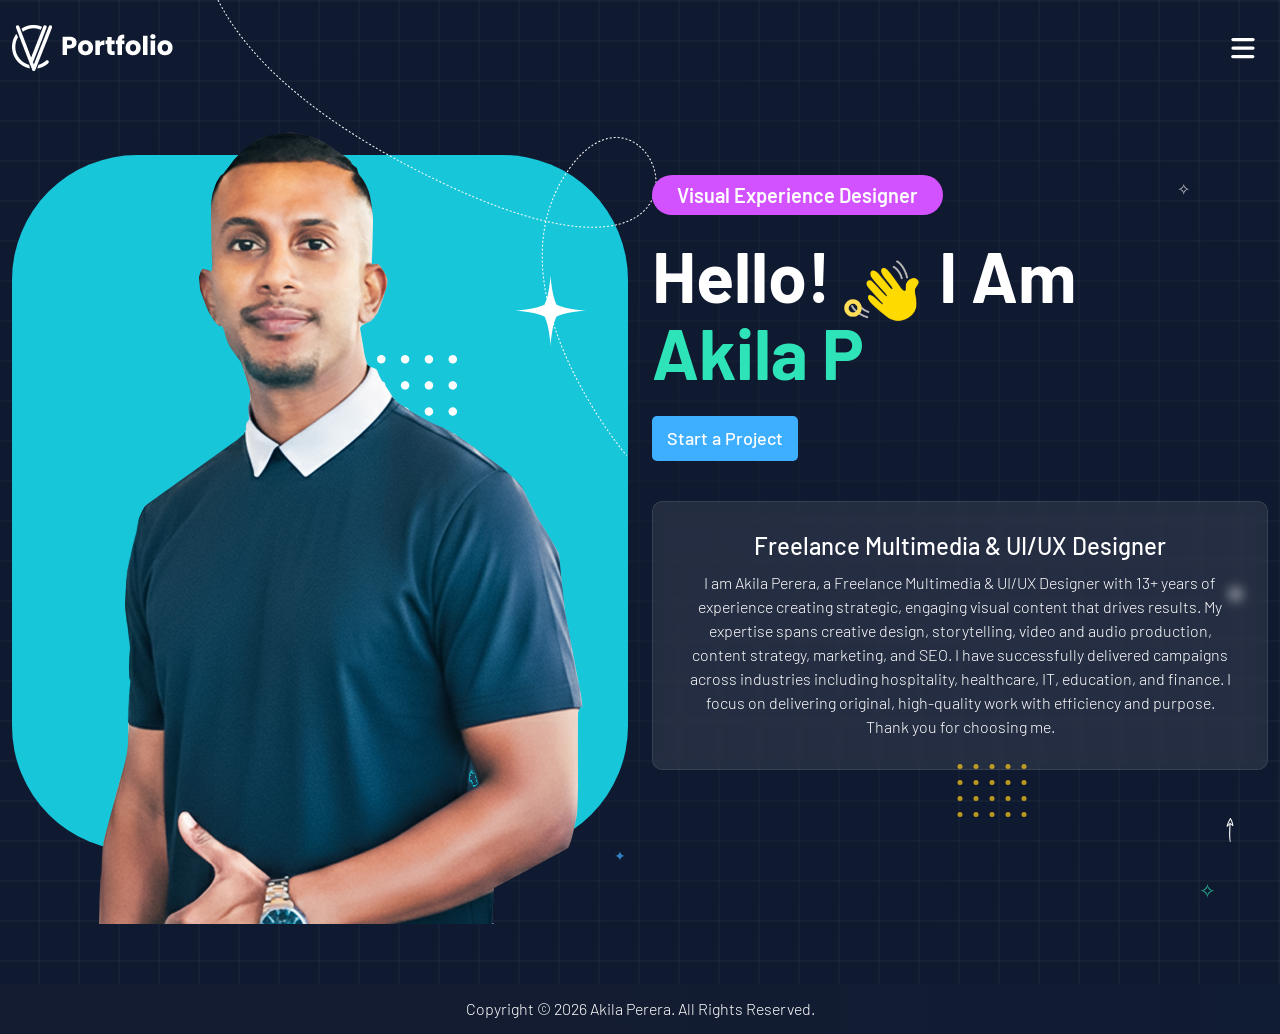
==== Akila_Porfolio Website Revamp/Index.html @ c278948e "first commit" ====
<!DOCTYPE html>
<html lang="en">
  <head>
    <meta charset="utf-8" />
    <meta name="viewport" content="width=device-width, initial-scale=1, shrink-to-fit=no" />

    <!-- ===== SEO: Primary Meta Tags ===== -->
    <title>Akila Perera | Freelance Multimedia &amp; UI/UX Designer in Sri Lanka</title>
    <meta name="description" content="Akila Perera is a Freelance Multimedia &amp; UI/UX Designer in Sri Lanka with 13+ years of experience in graphic design, video editing, branding, content creation, and digital marketing." />
    <meta name="keywords" content="Akila Perera, Multimedia Designer, UI UX Designer, Freelance Designer Sri Lanka, Graphic Designer Colombo, Video Editing, Content Creator, Branding Design, Digital Marketing, Pixel Bunch" />
    <meta name="author" content="Akila Perera" />
    <meta name="robots" content="index, follow" />
    <link rel="canonical" href="https://www.pixelbunch.lk/index.html" />

    <!-- ===== SEO: Open Graph / Facebook ===== -->
    <meta property="og:type" content="website" />
    <meta property="og:url" content="https://www.pixelbunch.lk/" />
    <meta property="og:title" content="Akila Perera | Freelance Multimedia &amp; UI/UX Designer in Sri Lanka" />
    <meta property="og:description" content="Akila Perera is a Freelance Multimedia &amp; UI/UX Designer in Sri Lanka with 13+ years of experience in graphic design, video editing, branding, and digital marketing." />
    <meta property="og:image" content="https://www.pixelbunch.lk/assets/images/Akila-Home-page-image.png" />
    <meta property="og:locale" content="en_LK" />
    <meta property="og:site_name" content="Akila Perera – Pixel Bunch" />

    <!-- ===== SEO: Twitter Card ===== -->
    <meta name="twitter:card" content="summary_large_image" />
    <meta name="twitter:title" content="Akila Perera | Freelance Multimedia &amp; UI/UX Designer in Sri Lanka" />
    <meta name="twitter:description" content="Freelance Multimedia &amp; UI/UX Designer with 13+ years of experience. Based in Maharagama, Sri Lanka." />
    <meta name="twitter:image" content="https://www.pixelbunch.lk/assets/images/Akila-Home-page-image.png" />

    <!-- ===== SEO: Structured Data ===== -->
    <script type="application/ld+json">
    {
      "@context": "https://schema.org",
      "@graph": [
        {
          "@type": "Person",
          "@id": "https://www.pixelbunch.lk/#person",
          "name": "Akila Perera",
          "jobTitle": "Freelance Multimedia & UI/UX Designer",
          "url": "https://www.pixelbunch.lk/",
          "image": "https://www.pixelbunch.lk/assets/images/Akila-Home-page-image.png",
          "sameAs": [
            "https://www.behance.net/akilaperera3",
            "https://www.linkedin.com/in/akilaperera93",
            "https://www.pinterest.com/akiladevin93",
            "https://www.instagram.com/akiladevin93"
          ],
          "address": {
            "@type": "PostalAddress",
            "streetAddress": "272, Old Kottawa Rd, Nawinna",
            "addressLocality": "Maharagama",
            "postalCode": "10280",
            "addressCountry": "LK"
          },
          "telephone": "+94770721938",
          "email": "akiladevin93@gmail.com",
          "knowsAbout": ["Graphic Design", "UI/UX Design", "Video Editing", "Content Creation", "Branding", "Digital Marketing"]
        },
        {
          "@type": "WebSite",
          "@id": "https://www.pixelbunch.lk/#website",
          "url": "https://www.pixelbunch.lk/",
          "name": "Akila Perera – Pixel Bunch",
          "description": "Portfolio of Akila Perera – Freelance Multimedia & UI/UX Designer in Sri Lanka",
          "publisher": { "@id": "https://www.pixelbunch.lk/#person" }
        }
      ]
    }
    </script>

    <link rel="stylesheet" href="assets/css/bootstrap.min.css" />
    <link rel="stylesheet" href="assets/css/swiper-bundle.css" />
    <link rel="shortcut icon" type="image/ico" href="assets/images/favicon.png" />
    <link rel="stylesheet" href="assets/css/style.css" />
    <link rel="stylesheet" href="assets/css/responsive.css" />
  </head>
  <body>
    <div class="cv_main_wrapper">

      <!-- Loader -->
      <div class="loader">
        <div class="spinner">
          <img src="assets/images/loader.gif" alt="Loading Akila Perera Portfolio" class="img-fluid">
        </div>
      </div>

      <!-- Back To Top -->
      <div class="cv_top_icon">
        <img src="assets/images/pink circle.png" class="cv_pink_ring" alt="" aria-hidden="true">
        <a id="button" aria-label="Back to top">
          <img src="assets/images/gototop.svg" class="img-fluid" alt="Go to top">
        </a>
      </div>


      <!-- ===== HEADER ===== -->
      <header class="cv_header_wrapper" role="banner">
        <div class="cv_container container-fluid">
          <div class="row">
            <div class="col-12">
              <nav class="cv_navbar" aria-label="Main navigation">
                <div class="cv_logo">
                  <a href="index.html" aria-label="Akila Perera – Home">
                    <img src="assets/images/logo.png" class="img-fluid" alt="Akila Perera Logo">
                  </a>
                </div>
                <a href="javascript:void(0);" class="cv_toggle_btn" aria-label="Toggle navigation menu" aria-expanded="false">
                  <svg class="ham hamRotate ham7" viewBox="0 0 100 100" aria-hidden="true">
                    <path class="line top" d="m 70,33 h -40 c 0,0 -6,1.368796 -6,8.5 0,7.131204 6,8.5013 6,8.5013 l 20,-0.0013"></path>
                    <path class="line middle" d="m 70,50 h -40"></path>
                    <path class="line bottom" d="m 69.575405,67.073826 h -40 c -5.592752,0 -6.873604,-9.348582 1.371031,-9.348582 8.244634,0 19.053564,21.797129 19.053564,12.274756 l 0,-40"></path>
                  </svg>
                </a>
              </nav>
            </div>
          </div>
        </div>
      </header>

      <!-- ===== SITE NAVIGATION ===== -->
      <nav class="cv_header_menu" aria-label="Site menu">
        <div class="container-fluid">
          <div class="row">
            <div class="col-12">
              <div class="cv_menus_wrapper">
                <ul class="cv_menus" role="menubar">
                  <li role="none"><a class="active" href="index.html" role="menuitem" aria-current="page">Home</a></li>
                  <li role="none"><a href="about.html" role="menuitem">About</a></li>
                  <li role="none"><a href="portfolio.html" role="menuitem">Portfolio</a></li>
                  <li role="none"><a href="services.html" role="menuitem">Services</a></li>
                  <li role="none"><a href="contact.html" role="menuitem">Contact</a></li>
                </ul>
                <div class="cv_header_social">
                  <h4>Follow Me</h4>
                  <ul aria-label="Social media links">
                    <li><a href="https://www.behance.net/akilaperera3" target="_blank" rel="noopener noreferrer" aria-label="Behance profile"><img src="assets/images/behance Icon.png" alt="Behance"></a></li>
                    <li><a href="https://www.linkedin.com/in/akilaperera93" target="_blank" rel="noopener noreferrer" aria-label="LinkedIn profile"><img src="assets/images/LinkedIn-Icon.png" alt="LinkedIn"></a></li>
                    <li><a href="https://www.pinterest.com/akiladevin93" target="_blank" rel="noopener noreferrer" aria-label="Pinterest profile"><img src="assets/images/pi.svg" alt="Pinterest"></a></li>
                    <li><a href="https://www.instagram.com/akiladevin93" target="_blank" rel="noopener noreferrer" aria-label="Instagram profile"><img src="assets/images/Instagram-Icon.png" alt="Instagram"></a></li>
                  </ul>
                </div>
              </div>
            </div>
          </div>
        </div>
      </nav>

      <!-- ===== MAIN CONTENT ===== -->
      <main id="main-content">
        <!-- ===== HERO BANNER — exact original div structure preserved ===== -->
        <!--
          IMPORTANT: Must stay as <div class="cv_banner_wrapper">, NOT <section> or <main>.
          The CSS layout (positioning of bnr-boy image, bnr-line, col sizing) is bound
          to this exact class on a div. Wrapping in <section> or <main> breaks the layout.
          SEO context is provided via aria-label and the structured data in <head>.
        -->
        <div class="cv_banner_wrapper">

          <!-- ===== Floating Social Sidebar ===== -->
          <div class="cv_bnr_social" aria-label="Social media links">
            <span class="cv_bnr_social_line"></span>
            <ul>
              <li><a href="https://www.behance.net/akilaperera3" target="_blank" rel="noopener noreferrer" aria-label="Behance"><img src="assets/images/behance Icon.png" alt="Behance"></a></li>
              <li><a href="https://www.linkedin.com/in/akilaperera93" target="_blank" rel="noopener noreferrer" aria-label="LinkedIn"><img src="assets/images/LinkedIn-Icon.png" alt="LinkedIn"></a></li>
              <li><a href="https://www.pinterest.com/akiladevin93" target="_blank" rel="noopener noreferrer" aria-label="Pinterest"><img src="assets/images/pi.svg" alt="Pinterest"></a></li>
              <li><a href="https://www.instagram.com/akiladevin93" target="_blank" rel="noopener noreferrer" aria-label="Instagram"><img src="assets/images/Instagram-Icon.png" alt="Instagram"></a></li>
            </ul>
            <span class="cv_bnr_social_line"></span>
          </div>

          <!-- ===== Floating Decorative Elements ===== -->
          <span class="bnr-float-star bnr-fs-1" aria-hidden="true">✦</span>
          <span class="bnr-float-star bnr-fs-2" aria-hidden="true">✦</span>
          <span class="bnr-float-star bnr-fs-3" aria-hidden="true">✧</span>
          <span class="bnr-float-star bnr-fs-4" aria-hidden="true">✦</span>
          <span class="bnr-float-star bnr-fs-5" aria-hidden="true">✧</span>
          <span class="bnr-float-dot bnr-fd-1" aria-hidden="true"></span>
          <span class="bnr-float-dot bnr-fd-2" aria-hidden="true"></span>
          <span class="bnr-float-dot bnr-fd-3" aria-hidden="true"></span>
          <span class="bnr-float-circle bnr-fc-1" aria-hidden="true"></span>
          <span class="bnr-float-circle bnr-fc-2" aria-hidden="true"></span>
          <!-- Yellow circle near "Hello! I Am" -->
          <span class="bnr-yellow-circle" aria-hidden="true"></span>

          <div class="cv_container container-fluid">
            <div class="row">

              <!-- Hero image column -->
              <div class="col-xl-6">
                <div class="cv_banner_img">
                  <img src="assets/images/Akila-Home-page-image.png" class="img-fluid bnr-boy"
                       alt="Akila Perera – Freelance Multimedia &amp; UI/UX Designer, Sri Lanka">
                  <img src="assets/images/bnr-line.png" class="bnr-line" alt="" aria-hidden="true">
                  <img src="assets/images/bnr-star.png" class="bnr-star" alt="" aria-hidden="true">
                  <img src="assets/images/bnr-sqr.png" class="bnr-sqr"  alt="" aria-hidden="true">
                </div>
              </div>

              <!-- Hero text column -->
              <div class="col-xl-6">
                <div class="cv_banner_text">
                  <!-- h5 = original tag — CSS styles this as the pink/purple pill badge -->
                  <h5>Visual Experience Designer</h5>

                  <!-- h1 "Hello! I Am" — original tag, original structure -->
                  <h1>Hello! <span class="bnr-hand-wrap"><img src="assets/images/yellow circle.png" class="bnr-yellow-ring" alt="" aria-hidden="true"><img src="assets/images/hand.svg" class="img-fluid" alt="Waving hand"></span> I Am</h1>

                  <!--
                    h1.cv_profile_name — MUST be h1 (CSS colour + size) and MUST be empty.
                    ityped.js (custom.js) targets this element and types the animated text
                    into it. Any pre-filled content causes the cut-off "Multimedia Desig" bug.
                  -->
                  <h1 class="cv_profile_name"></h1>

                  <a href="https://wa.me/94770721938" class="cv_btn" target="_blank" rel="noopener noreferrer"
                     aria-label="Start a project with Akila Perera via WhatsApp">Start a Project</a>
                </div>

                <!-- Info box — h4 original tag -->
                <div class="cv_banner_box">
                  <h4>Freelance Multimedia &amp; UI/UX Designer</h4>
                  <p>I am Akila Perera, a Freelance Multimedia &amp; UI/UX Designer with 13+ years of experience
                     creating strategic, engaging visual content that drives results. My expertise spans creative
                     design, storytelling, video and audio production, content strategy, marketing, and SEO.
                     I have successfully delivered campaigns across industries including hospitality, healthcare,
                     IT, education, and finance. I focus on delivering original, high-quality work with
                     efficiency and purpose. Thank you for choosing me.</p>
                  <span class="bnr-yellow-dots" aria-hidden="true"></span>
                </div>
              </div>

            </div>
          </div>

        </div>
        <!-- Hero Banner End -->
      </main>

      <!-- ===== FOOTER ===== -->
      <footer class="cv_footer_wrapper" role="contentinfo">
        <div class="container">
          <div class="row">
            <div class="col-12">
              <div class="cv_footer_text">
                <p>Copyright &copy; <span id="copyYear"></span> Akila Perera. All Rights Reserved.</p>
              </div>
            </div>
          </div>
        </div>
      </footer>

    </div><!-- /cv_main_wrapper -->

    <!-- Upper-Left Page Nav (mobile) -->
    <div class="cv_mobile_page_nav" aria-label="Quick page navigation">
      <a href="index.html" class="active" title="Home"><svg viewBox="0 0 24 24"><path d="M3 9l9-7 9 7v11a2 2 0 0 1-2 2H5a2 2 0 0 1-2-2z"/><polyline points="9 22 9 12 15 12 15 22"/></svg></a>
      <a href="about.html" title="About"><svg viewBox="0 0 24 24"><path d="M20 21v-2a4 4 0 0 0-4-4H8a4 4 0 0 0-4 4v2"/><circle cx="12" cy="7" r="4"/></svg></a>
      <a href="portfolio.html" title="Portfolio"><svg viewBox="0 0 24 24"><rect x="3" y="3" width="7" height="7"/><rect x="14" y="3" width="7" height="7"/><rect x="14" y="14" width="7" height="7"/><rect x="3" y="14" width="7" height="7"/></svg></a>
      <a href="Services.html" title="Services"><svg viewBox="0 0 24 24"><polygon points="12 2 15.09 8.26 22 9.27 17 14.14 18.18 21.02 12 17.77 5.82 21.02 7 14.14 2 9.27 8.91 8.26 12 2"/></svg></a>
      <a href="contact.html" title="Contact"><svg viewBox="0 0 24 24"><path d="M4 4h16c1.1 0 2 .9 2 2v12c0 1.1-.9 2-2 2H4c-1.1 0-2-.9-2-2V6c0-1.1.9-2 2-2z"/><polyline points="22,6 12,13 2,6"/></svg></a>
    </div>

    <!-- Bottom Navigation (mobile) -->
    <nav class="cv_mobile_nav" aria-label="Mobile bottom navigation">
      <a href="index.html" class="cv_mobile_nav_item active">
        <svg viewBox="0 0 24 24"><path d="M3 9l9-7 9 7v11a2 2 0 0 1-2 2H5a2 2 0 0 1-2-2z"/><polyline points="9 22 9 12 15 12 15 22"/></svg>
        <span>Home</span>
      </a>
      <a href="about.html" class="cv_mobile_nav_item">
        <svg viewBox="0 0 24 24"><path d="M20 21v-2a4 4 0 0 0-4-4H8a4 4 0 0 0-4 4v2"/><circle cx="12" cy="7" r="4"/></svg>
        <span>About</span>
      </a>
      <a href="portfolio.html" class="cv_mobile_nav_item">
        <svg viewBox="0 0 24 24"><rect x="3" y="3" width="7" height="7"/><rect x="14" y="3" width="7" height="7"/><rect x="14" y="14" width="7" height="7"/><rect x="3" y="14" width="7" height="7"/></svg>
        <span>Work</span>
      </a>
      <a href="Services.html" class="cv_mobile_nav_item">
        <svg viewBox="0 0 24 24"><polygon points="12 2 15.09 8.26 22 9.27 17 14.14 18.18 21.02 12 17.77 5.82 21.02 7 14.14 2 9.27 8.91 8.26 12 2"/></svg>
        <span>Services</span>
      </a>
      <a href="contact.html" class="cv_mobile_nav_item">
        <svg viewBox="0 0 24 24"><path d="M4 4h16c1.1 0 2 .9 2 2v12c0 1.1-.9 2-2 2H4c-1.1 0-2-.9-2-2V6c0-1.1.9-2 2-2z"/><polyline points="22,6 12,13 2,6"/></svg>
        <span>Contact</span>
      </a>
    </nav>

    <script src="assets/js/jquery.min.js"></script>
    <script src="assets/js/bootstrap.min.js"></script>
    <script src="assets/js/swiper-bundle.min.js"></script>
    <script src="assets/js/SmoothScroll.min.js"></script>
    <script src="assets/js/isotope.pkgd.min.js"></script>
    <script src="assets/js/jquery.appear.js"></script>
    <script src="assets/js/jquery.countTo.js"></script>
    <script src="assets/js/ityped.min.js"></script>
    <script src="assets/js/custom.js"></script>
    
    <!-- Copyright year dynamic update -->
    <script>
      document.addEventListener('DOMContentLoaded', function() {
        const yearSpan = document.getElementById('copyYear');
        if (yearSpan) yearSpan.textContent = new Date().getFullYear();
      });
      
      // Loader hide after page load
      $(window).on('load', function() {
        setTimeout(function() { 
          $('.loader').fadeOut(); 
          $('.spinner').fadeOut('slow'); 
        }, 500);
      });
      setTimeout(function() { 
        $('.loader').hide(); 
      }, 3000);
    </script>
  </body>
</html>
---- Akila_Porfolio Website Revamp/assets/css/style.css ----
/*
[Master Stylesheet] 
Project: Resume Html
-------------------------------------------------------------------*/
/********************************************************
    body start
 *******************************************************/
@import url('https://fonts.googleapis.com/css2?family=Barlow:wght@300;400;500;600;700;800;900&display=swap');

:root {
    --cv-primary-color:#3EAEFF;
    --cv-secoundry-color: #D252FF;
    --cv-white-color: #ffffff;
    --cv-black-color: #000707;
    --cv-transition: all 0.3s;
    --cv-box-shadow: 0 0 20px 0 rgba(62, 28, 131, 0.1);
}

html {
  scroll-behavior: smooth;
}

*,*:before,*:after{
    box-sizing: border-box;
    -webkit-box-sizing: border-box;
    -moz-box-sizing: border-box;
}

body {
    margin: 0;
    padding: 0;
    box-sizing: border-box;
    -webkit-font-smoothing: antialiased;
    font-family: 'Barlow', sans-serif;
    font-size: 16px;
    font-weight: 300;
    color: var(--cv-white-color);
    position: relative;
}

*::-webkit-scrollbar-track
{
    -webkit-box-shadow: inset 0 0 6px rgba(0,0,0,0.3);
    background-color: #F5F5F5;
    border-radius: 10px;
}

*::-webkit-scrollbar
{
    width: 4px;
    background-color: #F5F5F5;
}

*::-webkit-scrollbar-thumb
{
    border-radius: 1rem;
    background: var(--cv-primary-color);
    min-height: 150px;
}

a, a:hover, a:focus, button, button:hover, button:focus{	
	text-decoration: none;
	-webkit-transition: var(--cv-transition);
    -moz-transition: var(--cv-transition);
    -ms-transition: var(--cv-transition);
    -o-transition: var(--cv-transition);
    transition: var(--cv-transition);
}
h1, h2, h3, h4, h5, h6{	
	-webkit-transition: var(--cv-transition);
    -moz-transition: var(--cv-transition);
    -ms-transition: var(--cv-transition);
    -o-transition: var(--cv-transition);
    transition: var(--cv-transition);
	margin:0;
	padding:0;	
	word-break: break-word;
    text-transform: none;
}

h2{
    font-size: 34px;
    font-weight: 700;
}

h3{
    font-size: 26px;
    font-weight: 600;
}

h4{
    font-size: 24px;
    font-weight: 500;
}

h5{
    font-size: 20px;
    font-weight: 600;
}

input, textarea, select, button, label, svg, svg path, svg rect, svg polygon, img, a, :after, :before, :hover, :focus{
	outline: none !important;
	box-shadow:none;
    border: none;
}

input::-webkit-outer-spin-button,
input::-webkit-inner-spin-button {
  -webkit-appearance: none;
  margin: 0;
}

input[type=number] {
  -moz-appearance: textfield;
}

ul{
	padding:0;
	margin:0;
	list-style-type: none;
}
p {
  margin: 0px;
  word-break: break-word;
}

.cv_main_wrapper {
    width: 100%;
    height: 100%;
    position: relative;
    background-image: linear-gradient(90deg, #131c30 6%, #101b34 100%);
    background-image: linear-gradient(90deg, #101727 44.35%, #0F192F 100.68%);
    background-repeat: no-repeat;
    background-size: cover;
}

section{
    padding: 90px 0;
}

.row{
    row-gap: 24px;
}

.cv_bottom_btn a{
    margin: 15px auto 0;
}


/********************************************************
    Go to Top Style
 *******************************************************/

.cv_top_icon a {
    display: flex;
    background-color: var(--cv-primary-color);
    width: 60px;
    height: 60px;
    justify-content: center;
    align-items: center;
    border-radius: 50px;
    position: fixed;
    bottom: 20px;
    right: 20px;
    transition: var(--cv-transition)  opacity 0;
    visibility: hidden;
    z-index: 1000;
    cursor: pointer;
    animation: border-transform 4s linear infinite alternate forwards;
}

@keyframes border-transform {
  0%{
    border-radius: 63% 37% 54% 46%/55% 48% 52% 45%;
    transform: translateY(0px);
  }
  14% {
    border-radius: 40% 60% 54% 46%/49% 60% 40% 51%;
  }
  28% {
    border-radius: 54% 46% 38% 62%/49% 70% 30% 51%;
  }
  42% {
    border-radius: 61% 39% 55% 45%/61% 38% 62% 39%;
  }
  56% {
    border-radius: 61% 39% 67% 33%/70% 50% 50% 30%;
  }
  70% {
    border-radius: 50% 50% 34% 66%/56% 68% 32% 44%;
  }
  84% {
    border-radius: 46% 54% 50% 50%/35% 61% 39% 65%;
  }
  100% {
    border-radius: 63% 37% 54% 46%/55% 48% 52% 45%;
    transform: translateY(-20px);
  }
}

.cv_top_icon a:active {
  background-color: var(--cv-black-color);
}
.cv_top_icon a.show {
  opacity: 1;
  visibility: visible;
}

/* Pink circle — sits to the LEFT of the blue go-to-top button */
.cv_pink_ring {
    position: fixed;
    bottom: 24px;
    right: 90px;   /* blue button right:20px + width 60px + 10px gap */
    width: 42px;
    height: 42px;
    object-fit: contain;
    z-index: 1000;
    opacity: 0;
    visibility: hidden;
    animation: pink_ring_float 3.5s ease-in-out infinite alternate;
    pointer-events: none;
    transition: opacity 0.3s, visibility 0.3s;
}

.cv_pink_ring.show {
    opacity: 1;
    visibility: visible;
}

@keyframes pink_ring_float {
    0%   { transform: translateY(0) scale(1);    }
    100% { transform: translateY(-8px) scale(1.05); }
}


/********************************************************
    Loader Style
 *******************************************************/
.loader {
    position: fixed;
    top: 0;
    left: 0;
    bottom: 0;
    right: 0;
    margin: auto;
    z-index: 999999;
    display: flex;
    justify-content: center;
    align-items: center;
    background-color: #010101;
}

.loader img {
	width: 100px;
}

/********************************************************
    Button Style
 *******************************************************/

.cv_btn {
    position: relative;
    background-color: var(--cv-primary-color);
    color: var(--cv-white-color);
    font-size: 18px;
    font-weight: 500;
    padding: 0 10px;
    min-height: 45px;
    min-width: 146px;
    width: fit-content;
    display: flex;
    justify-content: center;
    align-items: center;
    border-radius: 5px;
    border: 1px solid transparent;
}

.cv_btn:hover {
    color: var(--cv-primary-color);
    background-color: transparent;
    letter-spacing: .5px;
    border: 1px solid var(--cv-primary-color);
}

/********************************************************
    Header Section Style
 *******************************************************/

.cv_header_wrapper {
    position: absolute;
    top: 0;
    left: 0;
    width: 100%;
    padding: 23px 0;
    z-index: 101;
}

.cv_navbar {
    display: flex;
    align-items: center;
    justify-content: space-between;
}
/********************************************************
    Navbar Section Style
 *******************************************************/
.cv_header_menu {
    position: fixed;
    z-index: 100;
    width: 100%;
    height: 100%;
    left: 0;
    top: 0;
    opacity: 0;
    visibility: hidden;
    transition: all 0.4s ease;
    display: flex;
    align-items: flex-end;
    padding: 70px 90px 70px 165px;
    background: rgba(0, 0, 0, 0.8);
    transform: scale3d(0, 0, 0);
    backdrop-filter: blur(0);
    transform-origin: top right;

}

.menu-open .cv_header_menu{
    opacity: 1;
    visibility: visible;
    background-color: rgba(28, 28, 28, 0.80);
    backdrop-filter: blur(8.5px);
    transform: scale3d(1, 1, 1);
}

.cv_menus_wrapper {
    display: flex;
    justify-content: space-between;
    align-items: flex-end;
    gap: 30px 60px;
}

.cv_menus_wrapper .cv_menus li{
    margin-bottom: 5px;
}

.cv_menus_wrapper .cv_menus li:last-child{
    margin-bottom: 0;
}


.cv_menus_wrapper .cv_menus li a {
    color: var(--cv-white-color);
    font-size: 62px;
    font-weight: 700;
    position: relative;
}

.cv_menus_wrapper .cv_menus li a::before {
    position: absolute;
    content: "";
    width: 56px;
    height: 4px;
    background-color: var(--cv-primary-color);
    top: 50%;
    left: -75px;
    opacity: 0;
    visibility: hidden;
    transition: var(--cv-transition);
}

.cv_menus_wrapper .cv_menus li a:hover, .cv_menus_wrapper .cv_menus li a.active{
    color: var(--cv-primary-color);
}

.cv_menus_wrapper .cv_menus li a:hover::before, .cv_menus_wrapper .cv_menus li a.active::before{
    visibility: visible;
    opacity: 1;
}

.cv_header_social{
    position: relative;
    margin-bottom: 15px;
}

.cv_header_social::before {
    position: absolute;
    content: "";
    width: 3px;
    height: 166px;
    background: var(--cv-primary-color);
    left: -30px;
    top: -17px;
}

.cv_header_social ul {
    display: inline-flex;
    gap: 30px;
    margin-top: 40px;
}

.cv_header_social ul li a img{
    transition: var(--cv-transition);
}

.cv_header_social ul li a:hover img {
    transform: rotate(360deg);
}

.ham {
    cursor: pointer;
    -webkit-tap-highlight-color: transparent;
    transition: transform 300ms;
    -moz-user-select: none;
    -webkit-user-select: none;
    -ms-user-select: none;
    user-select: none;
    width: 50px;
}

.menu-open .hamRotate{
    transform: rotate(45deg);
}

.line {
    fill: none;
    transition: stroke-dasharray 300ms, stroke-dashoffset 300ms;
    stroke: #fff;
    stroke-width: 6.5;
    stroke-linecap: round;
}

.ham7 .top {
    stroke-dasharray: 40 82;
}

.menu-open .ham7 .top {
    stroke-dasharray: 17 82;
    stroke-dashoffset: -62px;
}

.ham7 .middle {
    stroke-dasharray: 40 111;
}

.menu-open .ham7 .middle {
    stroke-dashoffset: 23px;
}

.ham7 .bottom {
    stroke-dasharray: 40 161;
}

.menu-open .ham7 .bottom {
    stroke-dashoffset: -83px;
}

/********************************************************
    Footer Section Style
*******************************************************/

.cv_footer_wrapper {
    background: linear-gradient(90deg, #131C30 44.35%, #101B34 100.68%);
    padding: 13px 0;
}

.cv_footer_text{
    text-align: center;
}

/* ---------------------------------------------
                                    1. Home Page
                                    --------------------------------------------- */

/********************************************************
    Banner Section Style
*******************************************************/

.cv_banner_wrapper {
    background-color: #0F192F;
    background-image:
        /* Dashed grid overlay — subtle blueprint texture */
        repeating-linear-gradient(
            0deg,
            transparent,
            transparent 38px,
            rgba(255,255,255,0.035) 38px,
            rgba(255,255,255,0.035) 40px
        ),
        repeating-linear-gradient(
            90deg,
            transparent,
            transparent 38px,
            rgba(255,255,255,0.035) 38px,
            rgba(255,255,255,0.035) 40px
        );
    background-repeat: repeat;
    background-size: 40px 40px;
    width: 100%;
    min-height: 100vh;
    position: relative;
    padding-top: 100px;
    padding-bottom: 60px;
    overflow: hidden;
    display: flex;
    align-items: center;
}

.cv_banner_wrapper::before {
    content: "";
    position: absolute;
    /* Subtle radial gradient to soften grid in centre */
    background: radial-gradient(ellipse 80% 60% at 50% 50%, rgba(15,25,47,0.6) 0%, transparent 100%);
    width: 100%;
    height: 100%;
    top: 0;
    left: 0;
    pointer-events: none;
    z-index: 0;
}

@keyframes cv_ud {
    0% {
        transform: translate(0)
    }

    to {
        transform: translateY(-10px)
    }
}


.cv_banner_wrapper .cv_container {
    width: 100%;
    display: flex;
    flex-direction: column;
    justify-content: center;
}

.cv_banner_img, .cv_banner_img img, .cv_banner_text, .cv_banner_box{
    position: relative;
}

.cv_banner_img {
    position: relative;
    text-align: center;
}

.cv_banner_img::before {
    max-width: 660px;
    max-height: 696px;
    border-radius: 125px;
    background-color: #18c6da;
    content: "";
    position: absolute;
    width: 100%;
    height: 100%;
    left: 0;
    top: 55px;
    margin: auto;
}

.cv_banner_img .bnr-boy{
    z-index: 1;
}

.cv_banner_img .bnr-line {
    position: absolute;
    right: -80px;
    top: -140px;
    animation: cv_ud 2.5s infinite alternate;
}

.cv_banner_img .bnr-star {
    position: absolute;
    left: -35px;
    bottom: 110px;
    animation: cv_ud 2.5s infinite alternate;
}

.cv_banner_img .bnr-sqr {
    position: absolute;
    left: 150px;
    top: 255px;
    animation: cv_ud 2.5s infinite alternate;
}

.cv_banner_text {
    margin-top: 75px;
}

.cv_banner_text h5 {
    display: inline-block;
    background-color: var(--cv-secoundry-color);
    border-radius: 51px;
    padding: 8px 25px;
    margin-bottom: 18px;
}

.cv_banner_text h1 {
    font-size: 70px;
    font-weight: 700;
    line-height: 1.1;
    min-height: 77px;
}

.bnr-hand-wrap {
    position: relative;
    display: inline-block;
    vertical-align: bottom;
    top: 18px;
}

.cv_banner_text h1 .bnr-hand-wrap img:not(.bnr-yellow-ring) {
    transform-origin: 70% 70%;
    animation: wave-animation 2.5s infinite;
    max-width: 80px;
    display: block;
}

.bnr-yellow-ring {
    position: absolute;
    width: 44px;
    height: 44px;
    object-fit: contain;
    bottom: 2px;
    left: -14px;
    animation: yellow_ring_bob 3.2s ease-in-out infinite alternate;
}

@keyframes yellow_ring_bob {
    0%   { transform: translateY(0) rotate(-5deg);  }
    100% { transform: translateY(-6px) rotate(5deg); }
}

@keyframes wave-animation {
    0% { transform: rotate( 0.0deg) }
   10% { transform: rotate(14.0deg) }
   20% { transform: rotate(-8.0deg) }
   30% { transform: rotate(14.0deg) }
   40% { transform: rotate(-4.0deg) }
   50% { transform: rotate(10.0deg) }
   60% { transform: rotate( 0.0deg) }  
  100% { transform: rotate( 0.0deg) }
}

.cv_banner_text .cv_profile_name{
    color: #2EE3B8;
}

.cv_banner_text a {
    margin: 25px 0 40px;
    position: relative;
}

.cv_banner_text a:hover ::before{
    opacity: 1;
    visibility: visible;
}

.cv_banner_box {
    border-radius: 10px;
    background-color: rgb(255 255 255 / 9%);
    border: 1px solid rgb(255 255 255 / 9%);
    padding: 30px;
    backdrop-filter: blur(6px);
    text-align: center;
    position: relative;
    overflow: visible;
}

.cv_banner_box p {
    margin-top: 10px;
    text-align: center;
}

/* -------------------------------------------------------
   Banner — Floating Social Media Sidebar (LEFT side)
   ------------------------------------------------------- */

.cv_bnr_social {
    display: none !important;
    position: absolute;
    left: 20px;
    top: 50%;
    transform: translateY(-50%);
    display: flex;
    flex-direction: column;
    align-items: center;
    gap: 18px;
    z-index: 10;
    animation: bnr_social_float 4s ease-in-out infinite alternate;
}

@keyframes bnr_social_float {
    0%   { transform: translateY(-50%) translateY(0px); }
    100% { transform: translateY(-50%) translateY(-14px); }
}

.cv_bnr_social_line {
    display: block;
    width: 2px;
    height: 55px;
    border-radius: 2px;
    background: linear-gradient(180deg, transparent, var(--cv-primary-color), transparent);
}

.cv_bnr_social ul {
    display: flex;
    flex-direction: column;
    gap: 20px;
    align-items: center;
}

.cv_bnr_social ul li a {
    display: flex;
    align-items: center;
    justify-content: center;
    width: 40px;
    height: 40px;
    border-radius: 50%;
    background: rgba(255,255,255,0.07);
    border: 1px solid rgba(255,255,255,0.15);
    backdrop-filter: blur(6px);
    transition: var(--cv-transition);
}

.cv_bnr_social ul li a img {
    width: 18px;
    height: 18px;
    object-fit: contain;
    filter: brightness(0) invert(1);
    transition: var(--cv-transition);
}

.cv_bnr_social ul li a:hover {
    background: var(--cv-primary-color);
    border-color: var(--cv-primary-color);
    transform: scale(1.18);
    box-shadow: 0 0 16px rgba(62, 174, 255, 0.5);
}

.cv_bnr_social ul li a:hover img {
    filter: brightness(0) invert(1);
}

/* -------------------------------------------------------
   Banner — Floating Decorative Stars / Dots / Circles
   ------------------------------------------------------- */

/* --- Stars (✦ ✧) --- */
.bnr-float-star {
    position: absolute;
    color: var(--cv-primary-color);
    pointer-events: none;
    user-select: none;
    opacity: 0.7;
    animation: float_star 3.5s ease-in-out infinite alternate;
}

/*
   Positions match the reference design image:
     bnr-fs-1  → right side middle (sparkle)
     bnr-fs-2  → bottom center area (small sparkle)
     bnr-fs-3  → top-right near dot grid
     bnr-fs-4  → bottom-left small
     bnr-fs-5  → right-bottom corner small
*/
.bnr-fs-1 { font-size: 30px; top: 58%;  right: 2.5%; animation-duration: 3.2s; animation-delay: 0s;    color: #ffffff; }
.bnr-fs-2 { font-size: 14px; bottom: 12%; left: 48%;  animation-duration: 4.1s; animation-delay: 0.8s;  color: #3EAEFF; }
.bnr-fs-3 { font-size: 16px; top: 18%;  right: 7%;  animation-duration: 3.7s; animation-delay: 0.4s;  color: #ffffff; }
.bnr-fs-4 { font-size: 12px; bottom: 22%; left: 20%;  animation-duration: 4.5s; animation-delay: 1.2s; color: #D252FF; }
.bnr-fs-5 { font-size: 20px; bottom: 8%;  right: 5%;  animation-duration: 3.0s; animation-delay: 0.6s;  color: #2EE3B8; }

@keyframes float_star {
    0%   { transform: translateY(0)    rotate(0deg);   opacity: 0.5; }
    50%  { opacity: 1; }
    100% { transform: translateY(-18px) rotate(20deg); opacity: 0.7; }
}

/* --- Dots --- */
.bnr-float-dot {
    display: none !important;
}

/*
   Dot grid clusters — top-right area + bottom-center (matching reference design)
   Each dot represents one node of a 3×3 grid pattern via box-shadow trick
*/
.bnr-fd-1 {
    width: 5px; height: 5px;
    background: rgba(255,255,255,0.5);
    opacity: 0.7;
    top: 10%; right: 3%;
    animation-duration: 3.8s; animation-delay: 0.3s;
    box-shadow:
        14px 0   0 rgba(255,255,255,0.5),
        28px 0   0 rgba(255,255,255,0.5),
        0    14px 0 rgba(255,255,255,0.5),
        14px 14px 0 rgba(255,255,255,0.5),
        28px 14px 0 rgba(255,255,255,0.5),
        0    28px 0 rgba(255,255,255,0.5),
        14px 28px 0 rgba(255,255,255,0.5),
        28px 28px 0 rgba(255,255,255,0.5);
}
.bnr-fd-2 {
    width: 5px; height: 5px;
    background: rgba(255,255,255,0.5);
    opacity: 0.6;
    bottom: 10%; left: 46%;
    animation-duration: 5.0s; animation-delay: 1.0s;
    box-shadow:
        14px 0   0 rgba(255,255,255,0.5),
        28px 0   0 rgba(255,255,255,0.5),
        0    14px 0 rgba(255,255,255,0.5),
        14px 14px 0 rgba(255,255,255,0.5),
        28px 14px 0 rgba(255,255,255,0.5),
        0    28px 0 rgba(255,255,255,0.5),
        14px 28px 0 rgba(255,255,255,0.5),
        28px 28px 0 rgba(255,255,255,0.5);
}
.bnr-fd-3 { width: 8px; height: 8px; background: #3EAEFF; opacity: 0.4; top: 45%; right: 3%; animation-duration: 4.3s; animation-delay: 0.7s; }

@keyframes float_dot {
    0%   { transform: translateY(0) scale(1);   }
    100% { transform: translateY(-20px) scale(1.3); }
}

/* --- Rings / Circles --- */
.bnr-float-circle {
    display: none !important;
}

/*
   bnr-fc-1 → top-right corner arc (large) — matching reference design
   bnr-fc-2 → bottom-left small ring — matching reference design
*/
.bnr-fc-1 {
    width: 90px; height: 90px;
    border-color: rgba(255, 255, 255, 0.18);
    border-width: 2px;
    top: 6%; right: 1%;
    animation-duration: 4.6s; animation-delay: 0.2s;
}

.bnr-fc-2 {
    width: 45px; height: 45px;
    border-color: rgba(210, 82, 255, 0.4);
    border-width: 2px;
    bottom: 18%; left: 3%;
    animation-duration: 5.2s; animation-delay: 1.5s;
}

@keyframes float_ring {
    0%   { transform: translateY(0)    rotate(0deg);  opacity: 0.4; }
    100% { transform: translateY(-22px) rotate(45deg); opacity: 0.9; }
}

/* -------------------------------------------------------
   Responsive: social sidebar + decoratives
   ------------------------------------------------------- */
@media (max-width: 991px) {
    .bnr-float-star, .bnr-float-dot, .bnr-float-circle { display: none; }
    .bnr-yellow-circle, .bnr-yellow-dots { display: none; }
}

/* Mobile social sidebar — fixed left strip (phones only) */
@media (max-width: 767px) {
    .cv_bnr_social {
        display: flex !important;
        position: fixed;
        left: 0;
        top: 50%;
        transform: translateY(-50%);
        flex-direction: column;
        align-items: center;
        gap: 10px;
        z-index: 100;
        background: rgba(15, 25, 47, 0.75);
        backdrop-filter: blur(10px);
        border-radius: 0 12px 12px 0;
        padding: 12px 6px;
        animation: bnr_social_float 4s ease-in-out infinite alternate;
    }

    .cv_bnr_social_line {
        width: 1px;
        height: 28px;
    }

    .cv_bnr_social ul {
        gap: 10px;
    }

    .cv_bnr_social ul li a {
        width: 32px;
        height: 32px;
    }

    .cv_bnr_social ul li a img {
        width: 14px;
        height: 14px;
    }
}

/* -------------------------------------------------------
   Yellow Circle — near "Hello! I Am" text
   ------------------------------------------------------- */
.bnr-yellow-circle {
    display: none;
}

/* -------------------------------------------------------
   Yellow Dot Grid — below main hero columns
   ------------------------------------------------------- */
.bnr-yellow-dots {
    position: absolute;
    width: 5px;
    height: 5px;
    border-radius: 50%;
    background: #F5C518;
    pointer-events: none;
    z-index: 5;
    bottom: 0px;
    left: 50%;
    transform: translateX(-50%);
    animation: yellow_dots_float 5s ease-in-out infinite alternate;
    /* 4 columns × 3 rows of yellow dots via box-shadow */
    box-shadow:
        /* Row 1 */
        0px   0px  0 #F5C518,
        16px  0px  0 #F5C518,
        32px  0px  0 #F5C518,
        48px  0px  0 #F5C518,
        64px  0px  0 #F5C518,
        /* Row 2 */
        0px   16px 0 #F5C518,
        16px  16px 0 #F5C518,
        32px  16px 0 #F5C518,
        48px  16px 0 #F5C518,
        64px  16px 0 #F5C518,
        /* Row 3 */
        0px   32px 0 #F5C518,
        16px  32px 0 #F5C518,
        32px  32px 0 #F5C518,
        48px  32px 0 #F5C518,
        64px  32px 0 #F5C518,
        /* Row 4 */
        0px   48px 0 #F5C518,
        16px  48px 0 #F5C518,
        32px  48px 0 #F5C518,
        48px  48px 0 #F5C518,
        64px  48px 0 #F5C518;
    opacity: 0.75;
}

@keyframes yellow_dots_float {
    0%   { transform: translateX(-50%) translateY(0);    opacity: 0.6; }
    100% { transform: translateX(-50%) translateY(6px);  opacity: 0.9; }
}

/* ---------------------------------------------
                                    2. About Page
                                    --------------------------------------------- */

/********************************************************
    About Section Style
*******************************************************/

.cv_about_wrapper {
    padding: 120px 0 90px;
    background-image: url('../images/About-BG-Image-1.webp');
    background-repeat: no-repeat;
    background-position: center;
    background-size: cover;
    position: relative;
    overflow: hidden;
}

.cv_about_wrapper::before {
    content: "";
    position: absolute;
    background-image: url('../images/about-shaps.webp');
    background-repeat: no-repeat;
    background-size: auto;
    width: 100%;
    height: 100%;
    top: 125px;
    left: 50px;
    animation: cv_ud 2.5s infinite alternate; 
}

.cv_about_wrapper::after {
    content: "";
    position: absolute;
    max-width: 1459px;
    height: 2px;
    background-image: linear-gradient(90deg, rgba(217,217,217,0) 0%, rgba(217,217,217,0.9999999999999999) 48%, rgba(217,217,217,0) 100%);
    width: 100%;
    bottom: 0;
    opacity: 0.200;
    left: 50%;
    transform: translateX(-50%);
}

.cv_about_content {
    max-width: 1430px;
    margin: auto;
    display: flex;
    align-items: center;
    position: relative;
}

.cv_about_img{
    position: relative;
}

.cv_about_img .cv_about_exp {
    position: absolute;
    border-radius: 10px;
    background-color: #ad00ff;
    display: flex;
    padding: 10px 30px;
    align-items: center;
    max-width: 221px;
    gap: 7px;
    top: 140px;
    left: -55px;
}

.cv_about_img .cv_about_rating {
    position: absolute;
    border-radius: 10px;
    background-color: #FF7A00;
    padding: 14px 32px;
    max-width: 221px;
    right: -50px;
    bottom: 157px;
    z-index: 1;
}

.cv_about_img .cv_about_rating span {
    display: flex;
    align-items: center;
    gap: 10px;
    line-height: normal;
}

.cv_about_img .cv_about_rating span h6 {
    font-size: 18px;
    font-weight: 600;
}

.cv_about_img .cv_about_rating p {
    font-size: 16px;
    font-weight: 600;
}

.cv_about_img .cv_about_exp h2{
    font-size: 44px;
    word-break: keep-all;
}

.cv_about_img .cv_about_exp p {
    font-weight: 600;
    line-height: 1.2;
}

.cv_about_info{
    max-width: 934px;
    margin-top: 45px;
}

.cv_about_box {
    border-radius: 0 10px 10px 0;
    background-color: rgb(255 255 255 / 9%);
    border: 1px solid rgb(255 255 255 / 21%);
    backdrop-filter: blur(6px);
    padding: 40px 90px;
    margin: 20px 0 23px;
}

.cv_about_box p{
    margin-top: 15px;
}

.cv_about_info h2{
    margin-left: 175px;
    position: relative;
    display: inline-block;
}

.cv_about_info h2::before {
    position: absolute;
    content: "";
    width: 62px;
    height: 3px;
    background-color: var(--cv-primary-color);
    top: 50%;
    left: -83px;
}

.cv_about_info .cv_about_btn {
    display: flex;
    gap: 20px;
    padding-left: 90px;
}

.cv_about_info .cv_about_btn a:first-child{
    min-width: 185px;
    background-color: #F43F5E;
}

.cv_about_info .cv_about_btn a:first-child:hover{
    background-color: transparent;
    color: #F43F5E;
    border: 1px solid #F43F5E;
}

/********************************************************
    Education Section Style
*******************************************************/

.cv_education_wrapper{
    position: relative;
    padding-bottom: 80px;
}

.cv_education_wrapper::after {
    content: "";
    position: absolute;
    max-width: 1459px;
    height: 2px;
    background-image: linear-gradient(90deg, rgba(217,217,217,0) 0%, rgba(217,217,217,0.9999999999999999) 48%, rgba(217,217,217,0) 100%);
    width: 100%;
    bottom: 0;
    opacity: 0.200;
    left: 50%;
    transform: translateX(-50%);
}

.cv_edu_heading h2 {
    margin-left: 85px;
    position: relative;
    display: inline-block;
}

.cv_edu_heading h2::before {
    position: absolute;
    content: "";
    width: 62px;
    height: 3px;
    background-color: var(--cv-primary-color);
    top: 50%;
    left: -83px;
}

.cv_edu_heading p {
    margin-top: 30px;
    max-width: 405px;
}

.cv_edu_info {
    display: flex;
    align-items: flex-start;
    justify-content: center;
    flex-wrap: wrap;
    position: relative;
}

.cv_edu_info::before {
    content: "";
    position: absolute;
    max-width: 991px;
    height: 1px;
    background-image: linear-gradient(90deg, rgba(217, 217, 217, 0.00) 0%, #D9D9D9 48.44%, rgba(217, 217, 217, 0.00) 100%);
    width: 100%;
    top: 50%;
    opacity: 0.200;
    left: 50%;
    transform: translateX(-50%);
    z-index: 1;
}

.cv_edu_info::after {
    content: "";
    position: absolute;
    max-width: 478px;
    height: 1px;
    background-image: linear-gradient(90deg, rgba(217, 217, 217, 0.00) 0%, #D9D9D9 48.44%, rgba(217, 217, 217, 0.00) 100%);
    width: 100%;
    top: 50%;
    opacity: 0.200;
    left: 50%;
    transform: translateX(-50%) rotate(90deg);
    z-index: 1;
}

.cv_edu_box {
    max-width: 480px;
    width: 50%;
    min-width: 300px;
    background: transparent;
    border: 1px solid transparent;
    backdrop-filter: blur(3.5px);
    padding: 5px 25px 45px;
    transition: all 0.5s;
    cursor: pointer; 
    position: relative;
    overflow: visible;
}

.cv_edu_box.box-1 {
    border-radius: 11px 11px 0 11px;
}

.cv_edu_box.box-2{
    border-radius: 11px 11px 11px 0;
}

.cv_edu_box.box-3{
    border-radius: 11px 0 11px 11px;
}

.cv_edu_box.box-4{
    border-radius: 0 11px 11px 11px;
}

.cv_edu_box:hover{
    border: 1px solid rgba(255, 255, 255, 10%);
}

.cv_edu_box::before {
    background: linear-gradient(180deg, rgba(62, 174, 255, 0.19) 0%, rgba(62, 174, 255, 0.03) 95.42%);
    content: "";
    width: 100%;
    position: absolute;
    height: 100%;
    left: 0;
    top: 0;
    z-index: -1;
    transform: scale(0);
    transition: all 0.5s;
    transform-origin: top left;
}

.cv_edu_box:hover::before{
    transform: scale(1.0);
}

.cv_edu_title {
    display: flex;
    align-items: baseline;
    justify-content: space-between;
    flex-wrap: wrap;
    gap: 0 20px;
}

.cv_edu_title h1 {
    color: rgb(255 255 255 / 10%);
    font-size: clamp(28px, 3.5vw, 50px);
    font-weight: 600;
    white-space: nowrap;
}

.cv_edu_detail span{
    color: var(--cv-primary-color);
    font-size: 16px;
    font-weight: 500;
}

.cv_edu_detail p{
    margin-top: 5px;
}

/********************************************************
    Experience Section Style
*******************************************************/

.cv_experience_wrapper{
    background-image: url(https://via.placeholder.com/1920x594);
    background-repeat: no-repeat;
    background-position: center;
    background-size: cover;
    position: relative;
    overflow: hidden;
}

.cv_experience_wrapper::before {
    content: "";
    position: absolute;
    background-image: url('../images/exp_shaps.webp');
    background-repeat: no-repeat;
    background-size: auto;
    width: 100%;
    height: 100%;
    top: 30px;
    left: 0;
    animation: cv_ud 2.5s infinite alternate;
}

.cv_experience_wrapper::after {
    content: "";
    position: absolute;
    max-width: 1459px;
    height: 2px;
    background-image: linear-gradient(90deg, rgba(217,217,217,0) 0%, rgba(217,217,217,0.9999999999999999) 48%, rgba(217,217,217,0) 100%);
    width: 100%;
    bottom: 0;
    opacity: 0.200;
    left: 50%;
    transform: translateX(-50%);
}

.cv_exp_box {
    position: relative;
    display: flex;
    align-items: center;
    background: linear-gradient(180deg, rgba(255, 255, 255, 0.09) 0%, rgba(255, 255, 255, 0.03) 95.42%);
    border: 1px solid transparent;
    backdrop-filter: blur(3.5px);
    border-radius: 10px;
    padding: 30px 40px;
    margin-bottom: 30px;
    transition: all 0.5s;
    cursor: pointer;
    gap: 20px;
}

.cv_exp_box:last-child{
    margin-bottom: auto;
}

.cv_exp_box:hover{
    border: 1px solid rgba(255, 255, 255, 10%);
}

.cv_exp_box::before{
    background: linear-gradient(180deg, rgba(62, 174, 255, 0.19) 0%, rgba(62, 174, 255, 0.03) 95.42%);
    content: "";
    width: 100%;
    position: absolute;
    height: 100%;
    left: 0;
    top: 0;
    z-index: -1;
    transform: scale(0);
    transition: all 0.5s;
    transform-origin: top left;
}

.cv_exp_box:hover::before{
    transform: scale(1.0);
}

.cv_exp_box .cv_exp_com {
    display: flex;
    align-items: center;
    gap: 10px 20px;
    width: 100%;
    justify-content: space-between;
    flex-wrap: wrap;
}

.cv_exp_box .cv_exp_com span {
    display: flex;
    align-items: center;
    gap: 0 5px;
    flex-wrap: wrap;
}

.cv_exp_box h2 {
    font-size: 40px;
    font-weight: 600;
    padding-right: 40px;
    position: relative;
    word-break: keep-all;
}

.cv_exp_box h2::before {
    content: "";
    position: absolute;
    width: 100px;
    height: 1px;
    background: linear-gradient(90deg, rgba(255, 255, 255, 0.00) 0%, #FFF 50.52%, rgba(255, 255, 255, 0.00) 100%);
    z-index: 1;
    transform: rotate(90deg);
    top: 50%;
    left: 15px;
}

.cv_exp_box .cv_exp_com h4 {
    line-height: normal;
    color: var(--cv-primary-color);
}

.cv_exp_info {
    display: flex;
    justify-content: flex-end;
    position: relative;
}

.cv_exp_heading h2 {
    margin-left: 85px;
    position: relative;
    display: inline-block;
}

.cv_exp_heading h2::before {
    position: absolute;
    content: "";
    width: 62px;
    height: 3px;
    background-color: var(--cv-primary-color);
    top: 50%;
    left: -83px;
}

.cv_exp_heading p {
    margin-top: 30px;
    max-width: 405px;
}

.cv_exp_heading ul {
    display: inline-flex;
    gap: 15px 20px;
    margin-top: 30px;
    flex-wrap: wrap;
}

.cv_exp_heading ul li a img {
    transition: var(--cv-transition);
}

.cv_exp_heading ul li a:hover img {
    transform: rotate(360deg);
}

/* ---------------------------------------------
                                    3. Portfolio Page
                                    --------------------------------------------- */

/********************************************************
    Portfolio Section Style
*******************************************************/

.cv_portfolio_wrapper{
    position: relative;
    padding: 120px 0 90px;
    background-image: url(https://via.placeholder.com/1920x1038);
    background-repeat: no-repeat;
    background-position: center;
    background-size: cover;
    overflow: hidden;
}

.cv_portfolio_wrapper::after {
    content: "";
    position: absolute;
    max-width: 1459px;
    height: 2px;
    background-image: linear-gradient(90deg, rgba(217,217,217,0) 0%, rgba(217,217,217,0.9999999999999999) 48%, rgba(217,217,217,0) 100%);
    width: 100%;
    bottom: 0;
    opacity: 0.200;
    left: 50%;
    transform: translateX(-50%);
}

.cv_port_tab {
    display: flex;
    border-radius: 30px;
    border: 1px solid rgb(255 255 255 / 10%);
    max-width: 615px;
    margin: 0 auto 35px;
    justify-content: space-around;
    min-height: 50px;
    align-items: center;
}

.cv_port_tab li a {
    color: var(--cv-white-color);
    border-radius: 30px;
    background: transparent;
    padding: 10px 30px;
    min-height: 40px;
    min-width: 83px;
    display: flex;
    justify-content: center;
    align-items: center;
}

.cv_port_tab li a.active{
    background-color: var(--cv-primary-color);
}

.cv_tab_pane{
    display: none;
}

.cv_gallery_wrapper {
    display: flex;
    gap: 30px;
}

.cv_gallery_img {
    max-width: 100%;
    height: -webkit-fill-available;
    position: relative;
    overflow: hidden;
    border-radius: 10px;
    cursor: pointer;
}

.cv_gallery_item.item-1 {
    max-width: 665px;
    display: flex;
    gap: 30px;
    flex-wrap: wrap;
}

.cv_gallery_item.item-2 {
    display: flex;
    gap: 30px;
}

.cv_gallery_small {
    display: flex;
    gap: 30px;
    flex-wrap: wrap;
}

.cv_gallery_img.img-4 {
    min-width: 363px;
}

.cv_gallery_img .cv_gallery_hover {
    position: absolute;
    width: 100%;
    z-index: 1;
    bottom: 0;
    left: 0;
    background-image: linear-gradient(180deg, rgba(62,174,255,0) 0%, rgba(62,174,255,0.9999999999999999) 100%);
    padding: 15px 30px;
    min-height: 204px;
    display: flex;
    flex-direction: column;
    justify-content: end;
    transform: translateY(100%);
    transition: var(--cv-transition);
}

.cv_gallery_img img{
    object-fit: cover;
}

.cv_gallery_img:hover .cv_gallery_hover{
    transform: translateY(0)
}

.cv_gallery_img.img-1, .cv_gallery_img.img-2, .cv_gallery_img.img-5{
    max-height: 342px;
}

.cv_gallery_img.img-1 img, .cv_gallery_img.img-2 img, .cv_gallery_img.img-5 img{
    min-height: 342px;
}

.cv_gallery_img.img-3, .cv_gallery_img.img-6{
    max-height: 242px;
}

.cv_gallery_img.img-3 img, .cv_gallery_img.img-6 img{
    min-height: 242px;
}

/* ---------------------------------------------
                                    4. Portfolio Page
                                    --------------------------------------------- */

/********************************************************
    Do Section Style
*******************************************************/

.cv_do_wrapper{
    position: relative;
    padding: 120px 0 90px;
    background-image: url(https://via.placeholder.com/1920x743);
    background-repeat: no-repeat;
    background-position: center;
    background-size: cover;
    overflow: hidden;
}

.cv_do_wrapper::after{
    content: "";
    position: absolute;
    max-width: 1459px;
    height: 2px;
    background-image: linear-gradient(90deg, rgba(217,217,217,0) 0%, rgba(217,217,217,0.9999999999999999) 48%, rgba(217,217,217,0) 100%);
    width: 100%;
    bottom: 0;
    opacity: 0.200;
    left: 50%;
    transform: translateX(-50%);
}

.cv_do_heading h2 {
    margin-left: 85px;
    position: relative;
    display: inline-block;
}

.cv_do_heading h2::before {
    position: absolute;
    content: "";
    width: 62px;
    height: 3px;
    background-color: var(--cv-primary-color);
    top: 50%;
    left: -83px;
}

.cv_do_heading p {
    margin: 30px 0 20px;
    max-width: 405px;
}

.cv_do_box {
    position: relative;
    border-radius: 10px;
    background: linear-gradient(180deg, rgba(255, 255, 255, 0.14) 0%, rgba(255, 255, 255, 0.03) 95.42%);
    border: 1px solid transparent;
    backdrop-filter: blur(3.5px);
    padding: 30px 65px;
    transition: all 0.5s;
    cursor: pointer;
    text-align: center;
    overflow: hidden;
}

.cv_do_box:hover{
    border: 1px solid rgba(255, 255, 255, 10%);
}

.cv_do_box::before{
    background: linear-gradient(180deg, rgba(62, 174, 255, 0.19) 0%, rgba(62, 174, 255, 0.03) 95.42%);
    content: "";
    width: 100%;
    position: absolute;
    height: 100%;
    left: 0;
    top: 0;
    z-index: -1;
    transform: scale(0);
    transition: all 0.5s;
    transform-origin: top left;
}

.cv_do_box:hover::before{
    transform: scale(1.0);
}
.cv_do_text h4{
    margin-bottom: 15px;
}

/********************************************************
    Award Section Style
*******************************************************/

.cv_award_wrapper{
    position: relative;
    background-image: url(https://via.placeholder.com/1920x382);
    background-repeat: no-repeat;
    background-position: center;
    background-size: cover;
    overflow: hidden;
}

.cv_award_wrapper::before {
    content: "";
    position: absolute;
    background-image: url('../images/award-shape.webp');
    background-repeat: no-repeat;
    background-size: auto;
    width: 100%;
    height: 100%;
    top: 0;
    left: 0;
    animation: cv_ud 2.5s infinite alternate;
    background-position: center;
}

.cv_award_wrapper::after{
    content: "";
    position: absolute;
    max-width: 1459px;
    height: 2px;
    background-image: linear-gradient(90deg, rgba(217,217,217,0) 0%, rgba(217,217,217,0.9999999999999999) 48%, rgba(217,217,217,0) 100%);
    width: 100%;
    bottom: 0;
    opacity: 0.200;
    left: 50%;
    transform: translateX(-50%);
}

.cv_award_box {
    text-align: center;
    backdrop-filter: blur(3.5px);
    max-width: 272px;
    margin: auto;
    padding: 25px;
    background-image: url(../images/counter_bg.png);
    background-size: contain;
    background-repeat: no-repeat;
    cursor: pointer;
}

.cv_award_icon img {
    transition: all 0.5s;
}

.cv_award_box:hover .cv_award_icon img{
    transform: rotate(360deg);
}

.cv_award_text h1 {
    color: var(--cv-primary-color);
    font-size: 50px;
    font-weight: 700;
}

/********************************************************
    Skill Section Style
*******************************************************/
.cv_skill_wrapper{
    position: relative;
    overflow: hidden;
}

.cv_skill_wrapper::after{
    content: "";
    position: absolute;
    max-width: 1459px;
    height: 2px;
    background-image: linear-gradient(90deg, rgba(217,217,217,0) 0%, rgba(217,217,217,0.9999999999999999) 48%, rgba(217,217,217,0) 100%);
    width: 100%;
    bottom: 0;
    opacity: 0.200;
    left: 50%;
    transform: translateX(-50%);
}

.cv_skill_box {
    position: relative;
    border-radius: 10px;
    border: 1px solid rgba(255, 255, 255, 10%);
    backdrop-filter: blur(3.5px);
    display: flex;
    padding: 13px;
    gap: 20px;
    align-items: center;
    transition: all 0.5s;
    overflow: hidden;
}

.cv_skill_box::before{
    background: linear-gradient(180deg, rgba(62, 174, 255, 0.19) 0%, rgba(62, 174, 255, 0.03) 95.42%);
    content: "";
    width: 100%;
    position: absolute;
    height: 100%;
    left: 0;
    top: 0;
    z-index: -1;
    transform: scale(0);
    transition: all 0.5s;
    transform-origin: top left;
}

.cv_skill_box:hover::before{
    transform: scale(1.0);
}

.cv_skill_progress {
    width: 100%;
}

.cv_skill_text {
    display: flex;
    align-items: center;
    justify-content: space-between;
    margin-bottom: 18px;
}

.cv_skill_text p {
    text-align: center;
    font-size: 18px;
    font-weight: 600;
    border-radius: 30px;
    border: 1px solid rgb(255 255 255 / 10%);
    padding: 0px 19px;
}

.cv_skill_bar .progress {
    height: 3px;
    background: rgb(255 255 255 / 10%);
}

.cv_skill_bar .progress .progress-bar{
    background: var(--cv-primary-color);
}

/********************************************************
    Project Section Style
*******************************************************/

.cv_project_wrapper{
    position: relative;
    background-image: url(https://via.placeholder.com/1920x706);
    background-repeat: no-repeat;
    background-position: center;
    background-size: cover;
    overflow: hidden;
}

.cv_project_wrapper::before {
    content: "";
    position: absolute;
    background-image: url('../images/project-shapes.webp');
    background-repeat: no-repeat;
    background-size: auto;
    width: 100%;
    height: 100%;
    top: 0;
    left: 0;
    animation: cv_ud 2.5s infinite alternate;
    background-position: center;
}

.cv_project_wrapper::after{
    content: "";
    position: absolute;
    max-width: 1459px;
    height: 2px;
    background-image: linear-gradient(90deg, rgba(217,217,217,0) 0%, rgba(217,217,217,0.9999999999999999) 48%, rgba(217,217,217,0) 100%);
    width: 100%;
    bottom: 0;
    opacity: 0.200;
    left: 50%;
    transform: translateX(-50%);
}

.cv_sec_heading {
    text-align: center;
    margin-bottom: 25px;
    position: relative;
}   

.cv_sec_heading h2 {
    position: relative;
    display: inline-block;
}

.cv_sec_heading h2::before {
    position: absolute;
    content: "";
    width: 62px;
    height: 3px;
    background-color: var(--cv-primary-color);
    top: 50%;
    left: -83px;
}

.cv_sec_heading p {
    margin: 30px auto 0;
    max-width: 405px;
}

.cv_project_content {
    display: flex;
    gap: 30px;
    justify-content: center;
    align-items: center;
    flex-wrap: wrap;
}

.cv_project_box {
    max-width: 370px;
    width: 370px;
    cursor: pointer;
}

.cv_project_img {
    text-align: center;
    margin-bottom: -70px;
    z-index: 1;
    position: relative;
    transition: var(--cv-transition);
    transform: translateY(0);
}

.cv_project_img img{
    border-radius: 10px;
    width: 100%;
    object-fit: cover;
}

.cv_project_text {
    backdrop-filter: blur(3.5px);
    padding: 84px 35px 17px;
    background-image: url(../images/proj_box_bg.webp);
    background-repeat: no-repeat;
    background-position: bottom;
    border-radius: 10px;
    overflow: hidden;
}

.cv_project_text {
    position: relative;
    backdrop-filter: blur(3.5px);
    padding: 82px 34px 16px;
    border-radius: 10px;
    background: linear-gradient(180deg, rgba(255, 255, 255, 0.14) 0%, rgba(255, 255, 255, 0.03) 95.42%);
    border: 1px solid rgba(255, 255, 255, 10%);
}

.cv_project_text::before{
    background: linear-gradient(180deg, rgba(62, 174, 255, 0.19) 0%, rgba(62, 174, 255, 0.03) 95.42%);
    content: "";
    width: 100%;
    position: absolute;
    height: 100%;
    left: 0;
    top: 0;
    z-index: -1;
    transform: scale(0);
    transition: all 0.5s;
    transform-origin: top left;
}

.cv_project_box:hover .cv_project_text::before{
    transform: scale(1.0);
}

.cv_project_heading {
    display: flex;
    align-items: center;
    font-size: 14px;
    font-style: normal;
    font-weight: 400;
    justify-content: space-between;
    padding: 0 0 5px;
}

.cv_project_heading p{
    color: var(--cv-primary-color);
}

.cv_project_heading span{
    display: flex;
    gap: 5px;
    align-items: center;
}

.cv_project_title p {
    font-size: 16px;
    font-weight: 500;
}

/********************************************************
    Client Section Style
*******************************************************/

.cv_client_wrapper{
    position: relative;
    overflow: hidden;
}

.cv_client_wrapper::after{
    content: "";
    position: absolute;
    max-width: 1459px;
    height: 2px;
    background-image: linear-gradient(90deg, rgba(217,217,217,0) 0%, rgba(217,217,217,0.9999999999999999) 48%, rgba(217,217,217,0) 100%);
    width: 100%;
    bottom: 0;
    opacity: 0.200;
    left: 50%;
    transform: translateX(-50%);
}


.cv_client_heading h2 {
    margin-left: 85px;
    position: relative;
    display: inline-block;
}

.cv_client_heading h2::before {
    position: absolute;
    content: "";
    width: 62px;
    height: 3px;
    background-color: var(--cv-primary-color);
    top: 50%;
    left: -83px;
}

.cv_client_heading p{
    margin-top: 30px;
    max-width: 405px;
}

.cv_client_info {
    display: flex;
    flex-wrap: wrap;
    position: relative;
}

.cv_client_info::after {
    content: "";
    position: absolute;
    max-width: 478px;
    height: 1px;
    background-image: linear-gradient(90deg, rgba(217, 217, 217, 0.00) 0%, #D9D9D9 48.44%, rgba(217, 217, 217, 0.00) 100%);
    width: 100%;
    top: 50%;
    opacity: 0.200;
    left: 33.33%;
    transform: translateX(-50%) rotate(90deg);
    z-index: 1;
}

.cv_client_info::before {
    content: "";
    position: absolute;
    max-width: 478px;
    height: 1px;
    background-image: linear-gradient(90deg, rgba(217, 217, 217, 0.00) 0%, #D9D9D9 48.44%, rgba(217, 217, 217, 0.00) 100%);
    width: 100%;
    top: 50%;
    opacity: 0.200;
    left: 66.67%;
    transform: translateX(-50%) rotate(90deg);
    z-index: 1;
}

.cv_client_box {
    display: flex;
    width: 100%;
    flex-wrap: wrap;
    position: relative;
}

.cv_client_box:first-child::after {
    content: "";
    position: absolute;
    max-width: 991px;
    height: 1px;
    background-image: linear-gradient(90deg, rgba(217, 217, 217, 0.00) 0%, #D9D9D9 48.44%, rgba(217, 217, 217, 0.00) 100%);
    width: 100%;
    bottom: 0;
    opacity: 0.200;
    left: 50%;
    transform: translateX(-50%);
    z-index: 1;
}

.cv_client_img {
    padding: 40px;
    margin: auto;
    text-align: center;
    cursor: pointer;
}

.cv_client_img img {
    filter: opacity(0.5);
    transition: var(--cv-transition);
}

.cv_client_img:hover img{
    filter: opacity(1);
}

/* ---------------------------------------------
                                    5. Contact Page
                                    --------------------------------------------- */

/********************************************************
    Map Section Style
*******************************************************/

.cv_map_wrapper{
    position: relative;
    padding: 120px 0 90px;
    background-image: url(https://via.placeholder.com/1920x708);
    background-repeat: no-repeat;
    background-position: center;
    background-size: cover;
    overflow: hidden;
}

.cv_map_wrapper::after{
    content: "";
    position: absolute;
    max-width: 1459px;
    height: 2px;
    background-image: linear-gradient(90deg, rgba(217,217,217,0) 0%, rgba(217,217,217,0.9999999999999999) 48%, rgba(217,217,217,0) 100%);
    width: 100%;
    bottom: 0;
    opacity: 0.200;
    left: 50%;
    transform: translateX(-50%);
}

.cv_map_info {
    display: flex;
    justify-content: flex-end;
    position: relative;
}

.cv_map_content {
    position: relative;
    border-radius: 12px;
    overflow: hidden;
    max-height: 440px;
}

.cv_map_content iframe {
    width: 100%;
    height: 440px;
}

.cv_map_heading h2 {
    margin-left: 85px;
    position: relative;
    display: inline-block;
}

.cv_map_heading h2::before {
    position: absolute;
    content: "";
    width: 62px;
    height: 3px;
    background-color: var(--cv-primary-color);
    top: 50%;
    left: -83px;
}

.cv_map_heading p {
    margin-top: 30px;
    max-width: 405px;
}

/********************************************************
    Address Section Style
*******************************************************/
.cv_address_wrapper{
    position: relative;
    background-image: url(https://via.placeholder.com/1920x382);
    background-repeat: no-repeat;
    background-position: center;
    background-size: cover;
    overflow: hidden;
}

.cv_address_wrapper::before {
    content: "";
    position: absolute;
    background-image: url('../images/Cb_Address_Wrapper.webp');
    background-repeat: no-repeat;
    background-size: auto;
    width: 100%;
    height: 100%;
    top: 0;
    left: 0;
    animation: cv_ud 2.5s infinite alternate;
    background-position: center;
}

.cv_address_wrapper::after{
    content: "";
    position: absolute;
    max-width: 1459px;
    height: 2px;
    background-image: linear-gradient(90deg, rgba(217,217,217,0) 0%, rgba(217,217,217,0.9999999999999999) 48%, rgba(217,217,217,0) 100%);
    width: 100%;
    bottom: 0;
    opacity: 0.200;
    left: 50%;
    transform: translateX(-50%);
}

.cv_address_box {
    position: relative;
    padding: 30px;
    display: flex;
    align-items: center;
    gap: 20px;
    margin: auto;
    background: linear-gradient(180deg, rgba(255, 255, 255, 0.09) 0%, rgba(255, 255, 255, 0.03) 95.42%);
    border: 1px solid transparent;
    backdrop-filter: blur(3.5px);
    border-radius: 10px;
    transition: all 0.5s;
    overflow: hidden;
    cursor: pointer;
}

.cv_address_box:hover{
    border: 1px solid rgba(255, 255, 255, 10%);
}

.cv_address_box::before{
    background: linear-gradient(180deg, rgba(62, 174, 255, 0.19) 0%, rgba(62, 174, 255, 0.03) 95.42%);
    content: "";
    width: 100%;
    position: absolute;
    height: 100%;
    left: 0;
    top: 0;
    z-index: -1;
    transform: scale(0);
    transition: all 0.5s;
    transform-origin: top left;
}

.cv_address_box:hover::before{
    transform: scale(1.0);
}

.cv_address_text h5 {
    margin-bottom: 5px;
}

.cv_address_text a {
    position: relative;
    display: block;
    font-size: 18px;
    font-weight: 400;
    color: var(--cv-white-color);
}

/********************************************************
    Form Section Style
*******************************************************/

.cv_form_wrapper{
    position: relative;
    overflow: hidden;
}

.cv_form_wrapper::after{
    content: "";
    position: absolute;
    max-width: 1459px;
    height: 2px;
    background-image: linear-gradient(90deg, rgba(217,217,217,0) 0%, rgba(217,217,217,0.9999999999999999) 48%, rgba(217,217,217,0) 100%);
    width: 100%;
    bottom: 0;
    opacity: 0.200;
    left: 50%;
    transform: translateX(-50%);
}

.cv_contact_form input {
    width: 100%;
    margin-bottom: 30px;
    border: 1px solid rgb(255 255 255 / 10%);
    background: transparent;
    min-height: 50px;
    padding: 0 20px;
    border-radius: 5px;
    color: var(--cv-white-color);
}

.cv_contact_form input:focus, .cv_contact_form textarea:focus {
    border: 1px solid rgb(62 174 255 / 20%);
}

.cv_contact_form input:last-child{
    margin-bottom: 0;
}

.cv_contact_form textarea {
    border: 1px solid rgb(255 255 255 / 10%);
    width: 100%;
    background: transparent;
    resize: none;
    padding: 10px 20px;
    border-radius: 5px;
    min-height: 210px;
    color: var(--cv-white-color);
}

.cv_contact_btn {
    display: flex;
    justify-content: flex-end;
}

/* ---- Education Section Responsive Fix ---- */

@media (max-width: 1300px) {
    .cv_edu_box {
        max-width: 100%;
        width: 100%;
    }

    .cv_edu_info {
        flex-direction: column;
    }

    .cv_edu_title h1 {
        font-size: clamp(30px, 4vw, 50px);
    }
}

@media (max-width: 991px) {
    .cv_edu_title h1 {
        font-size: 36px;
    }
}
/* =======================================================
   MOBILE APP STYLES
   ======================================================= */

/* --- Hide banner info box on mobile first screen --- */
@media (max-width: 767px) {
    .cv_banner_box {
        display: none;
    }
}

/* --- Fix social sidebar icons — show real colors on mobile --- */
@media (max-width: 991px) {
    .cv_bnr_social ul li a img {
        filter: none;
        width: 16px;
        height: 16px;
    }
}

/* --- Bottom Navigation Bar --- */
.cv_mobile_nav {
    display: none;
}

@media (max-width: 991px) {
    body {
        padding-bottom: 70px;
    }

    .cv_mobile_nav {
        display: flex;
        position: fixed;
        bottom: 0;
        left: 0;
        right: 0;
        background: rgba(8, 15, 32, 0.96);
        backdrop-filter: blur(24px);
        -webkit-backdrop-filter: blur(24px);
        border-top: 1px solid rgba(255, 255, 255, 0.07);
        z-index: 1000;
        padding: 6px 0 env(safe-area-inset-bottom, 10px);
        justify-content: space-around;
        align-items: center;
    }

    .cv_mobile_nav_item {
        display: flex;
        flex-direction: column;
        align-items: center;
        gap: 3px;
        color: rgba(255, 255, 255, 0.4);
        text-decoration: none;
        font-size: 10px;
        font-weight: 500;
        padding: 5px 10px;
        border-radius: 12px;
        transition: all 0.25s;
        letter-spacing: 0.2px;
        position: relative;
    }

    .cv_mobile_nav_item svg {
        width: 22px;
        height: 22px;
        stroke: currentColor;
        fill: none;
        stroke-width: 1.8;
        stroke-linecap: round;
        stroke-linejoin: round;
        transition: all 0.25s;
    }

    .cv_mobile_nav_item.active {
        color: var(--cv-primary-color);
    }

    .cv_mobile_nav_item.active svg {
        stroke: var(--cv-primary-color);
        filter: drop-shadow(0 0 8px rgba(62, 174, 255, 0.55));
    }

    .cv_mobile_nav_item.active::before {
        content: '';
        position: absolute;
        top: -1px;
        left: 50%;
        transform: translateX(-50%);
        width: 28px;
        height: 3px;
        background: var(--cv-primary-color);
        border-radius: 0 0 4px 4px;
        box-shadow: 0 0 10px rgba(62, 174, 255, 0.6);
    }
}

.cv_mobile_page_nav {
    display: none !important;
}
---- Akila_Porfolio Website Revamp/assets/css/responsive.css ----
/*============================
Min - Height Query
============================*/
/*@media(min-height:320px) and (max-height:650px) {
   .cv_menus_wrapper .cv_menus li a{

   }
}
*/

/*============================
Min - Width Query
============================*/

@media (min-width:1500px) {
	.cv_container {
		max-width: 1504px;
		width: 100%;
		padding-right: var(--bs-gutter-x, .75rem);
		padding-left: var(--bs-gutter-x, .75rem);
		margin-right: auto;
		margin-left: auto;
	}
}



/*============================
Max - Width Query
============================*/

@media (max-width: 1700px) {

	.cv_about_content {
		max-width: 1055px;

	}

	.cv_about_info {
		max-width: 560px;
	}

	.cv_about_box {
		padding: 20px 25px 20px 75px;
	}

	.cv_edu_box {
		max-width: 454px;
	}

	.cv_gallery_img {
		height: auto;
	}

}

@media (max-width:1499.98px) {

	.cv_banner_img .bnr-line {
		right: -148px;
		top: -135px;
	}

	.cv_banner_img .bnr-star {
		left: 198px;
	}

	.cv_banner_img .bnr-sqr {
		left: 365px;
	}
}

@media (max-width:1399.98px) {

	.cv_edu_box {
		max-width: 385px;
		padding: 20px;
	}

	.cv_gallery_wrapper {
		flex-wrap: wrap;
		justify-content: center;
	}

	.cv_gallery_item.item-2 .cv_gallery_small {
		flex-direction: column;
	}
}

@media (max-width:1199.98px) {

	.cv_menus_wrapper .cv_menus li a {
		font-size: 45px;
	}

	.cv_banner_wrapper {
		padding: 100px 0 60px;
		align-items: flex-start;
	}
	.cv_about_wrapper {
		padding: 100px 0;
	}

	.cv_banner_img::before {
		left: 50%;
		transform: translateX(-50%);
	}

	.cv_banner_img .bnr-line {
		right: 95px;
	}

	.cv_banner_wrapper::before {
		background-position: bottom;
		background-size: contain;
	}

	.cv_banner_text {
		margin-top: 20px;
		text-align: center;
	}

	.cv_banner_text a {
		margin: 15px auto 25px;
	}

	.cv_banner_box {
		max-width: 705px;
		margin: auto;
		text-align: center;
	}

	.cv_header_menu {
		padding: 70px 40px 70px 90px;
	}

	.cv_about_content {
		flex-wrap: wrap;
		justify-content: center;
	}

	.cv_about_info {
		max-width: 100%;
		margin-top: 30px;
		text-align: center;
	}

	.cv_about_info .cv_about_btn {
		padding: unset;
		justify-content: center;
	}

	.cv_about_info h2 {
		margin-left: 83px;
	}

	.cv_about_box {
		padding: 20px 25px;
		border-radius: 10px;
	}

	.cv_edu_heading,
	.cv_do_heading,
	.cv_client_heading {
		text-align: center;
	}

	.cv_edu_heading h2,
	.cv_do_heading h2,
	.cv_client_heading h2 {
		margin-left: auto;
	}

	.cv_edu_heading p,
	.cv_client_heading p {
		margin: 30px auto 0;
	}

	.cv_edu_box {
		max-width: 50%;
	}

	.cv_exp_info {
		justify-content: center;
	}

	.cv_do_heading p {
		margin: 30px auto 20px;
	}

	.cv_do_img {
		text-align: center;
	}

	.cv_do_box {
		padding: 30px 20px;
	}

	.cv_map_info {
		justify-content: flex-start;
	}

	.cv_address_box {
		flex-direction: column;
		text-align: center;
	}

}

@media (max-width:991.98px) {

	.cv_banner_img .bnr-line {
		display: none;
	}

	.cv_client_img {
		padding: 35px;
	}
}

@media (max-width:767.98px) {

	section {
		padding: 50px 0;
	}

	.cv_banner_wrapper {
		padding: 75px 0 80px;
		align-items: center;
		justify-content: center;
		min-height: 100dvh;
	}

	.cv_about_wrapper,
	.cv_portfolio_wrapper,
	.cv_do_wrapper,
	.cv_map_wrapper {
		padding: 100px 0 50px;
	}

	.cv_education_wrapper {
		padding-bottom: 50px;
	}

	.cv_menus_wrapper .cv_menus li {
		margin-bottom: auto;
	}

	.cv_menus_wrapper .cv_menus li a {
		font-size: 36px;
	}

	.cv_menus_wrapper .cv_menus li a::before {
		display: none;
	}

	.cv_header_menu {
		padding: 70px 35px;
	}

	.cv_header_social ul {
		gap: 10px;
	}

	.cv_about_img .cv_about_exp,
	.cv_about_img .cv_about_rating {
		position: relative;
		top: unset;
		left: unset;
		right: unset;
		bottom: unset;
	}

	.cv_about_experience {
		display: flex;
		gap: 20px;
		flex-wrap: wrap;
		justify-content: center;
		margin-top: 30px;
	}

	.cv_about_info .cv_about_btn {
		justify-content: center;
		flex-wrap: wrap;
	}

	.cv_port_tab {
		flex-wrap: wrap;
		padding: 10px;
		justify-content: center;
	}

	.cv_gallery_small {
		justify-content: center;
	}

	.cv_gallery_item.item-2 {
		flex-wrap: wrap;
		justify-content: center;
	}

	.cv_gallery_img.img-4 {
		min-width: fit-content;
	}

	.cv_gallery_img.img-1 img,
	.cv_gallery_img.img-2 img,
	.cv_gallery_img.img-5 img {
		min-height: auto;
	}

	.cv_client_info::after,
	.cv_client_info::before,
	.cv_client_box:first-child::after {
		display: none;
	}

	.cv_map_content iframe {
		height: 340px;
	}

	.cv_contact_form textarea {
		margin-top: 6px;
	}
}

@media (max-width:575.98px) {

	.cv_banner_img .bnr-sqr,
	.cv_banner_img .bnr-star {
		display: none;
	}

	.cv_banner_img {
		max-height: 310px;
		overflow: hidden;
	}

	.cv_banner_img .bnr-boy {
		max-height: 310px;
		width: auto;
		margin: 0 auto;
	}

	.cv_banner_img::before {
		max-width: 80%;
		max-height: 280px;
		border-radius: 34px;
		top: 20px;
		left: 50%;
		transform: translateX(-50%);
	}

	.cv_banner_text h5 {
		margin-bottom: 10px;
		padding: 6px 18px;
	}

	.cv_banner_text h1 {
		font-size: 38px;
		min-height: 42px;
		line-height: 1.15;
	}

	h2 {
		font-size: 28px;
	}

	h3 {
		font-size: 22px;
	}

	h4 {
		font-size: 20px;
	}

	h5 {
		font-size: 18px;
	}

	p {
		font-size: 14px;
	}

	.cv_banner_box {
		padding: 30px 20px;
	}

	.cv_header_menu {
		padding: 35px;
	}

	.cv_menus_wrapper {
		flex-wrap: wrap;
		gap: 20px;
	}

	.cv_menus_wrapper .cv_menus li a {
		font-size: 30px;
	}

	.cv_menus_wrapper .cv_menus li a::before {
		width: 25px;
		height: 2px;
		left: -32px;
	}

	.cv_header_social::before {
		display: none;
	}

	.cv_header_social ul {
		gap: 10px;
		margin-top: 20px;
	}

	.cv_header_social ul li a img {
		max-width: 100%;
		height: auto;
	}

	.cv_edu_heading {
		text-align: left;
	}

	.cv_edu_info::before,
	.cv_edu_info::after {
		display: none;
	}

	.cv_edu_box {
		max-width: 100%;
	}

	.cv_exp_box {
		padding: 20px;
	}

	.cv_award_text h1 {
		font-size: 36px;
	}

	.cv_skill_text h4 {
		font-size: 16px;
	}

	.cv_skill_text p {
		font-size: 14px;
	}
}

@media (max-width:349.98px) {

	.cv_header_menu {
		padding: 0 15px;
	}
}

/*============================
  Mobile Bug Fixes (Samsung Galaxy / Real Device)
============================*/

/* Fix: Portfolio filter tabs — clean wrapped grid style on mobile */
@media (max-width: 767.98px) {

	.cv_port_tab {
		display: flex;
		flex-wrap: wrap;
		justify-content: center;
		max-width: 100%;
		padding: 14px 16px;
		gap: 10px;
		border-radius: 16px;
		border: 1px solid rgb(255 255 255 / 10%);
		margin: 0 auto 35px;
	}

	.cv_port_tab li {
		flex-shrink: 0;
	}

	.cv_port_tab li a {
		white-space: nowrap;
		padding: 8px 22px;
		min-width: unset;
		min-height: 38px;
		border-radius: 30px;
		font-size: 15px;
	}

	/* Fix: Education/Certificate card year number breaking out of position */
	.cv_edu_title {
		display: flex;
		flex-direction: row;
		align-items: baseline;
		justify-content: space-between;
		flex-wrap: nowrap;
		gap: 0 10px;
	}

	.cv_edu_title h1 {
		font-size: 28px;
		white-space: nowrap;
		flex-shrink: 0;
	}

	.cv_edu_title h3 {
		font-size: 18px;
		word-break: break-word;
	}

	.cv_edu_box {
		width: 100%;
		max-width: 100%;
		padding: 15px 15px 30px;
	}

	/* Fix: Skill card percentage text splitting onto two lines */
	.cv_skill_text {
		align-items: center;
		flex-wrap: nowrap;
		gap: 10px;
	}

	.cv_skill_text h4 {
		white-space: nowrap;
		overflow: hidden;
		text-overflow: ellipsis;
		flex: 1;
	}

	.cv_skill_text p {
		white-space: nowrap;
		flex-shrink: 0;
		font-size: 14px;
		padding: 0 12px;
	}

	/* Fix: Project cards — 1 per row on mobile, matching card style */
	.cv_project_content {
		display: flex;
		flex-direction: column;
		gap: 16px;
		align-items: center;
	}

	.cv_project_box {
		width: 100%;
		max-width: 340px;
		min-width: 0;
	}

	.cv_project_img img {
		height: 170px;
		max-height: 170px;
	}

	.cv_project_heading {
		font-size: 12px;
	}

	.cv_project_title p {
		font-size: 14px;
	}
}

/* ===== Project Card — Exact Style Match ===== */

/* Applied globally (desktop + mobile) */
.cv_project_box {
	background: linear-gradient(180deg, rgba(255, 255, 255, 0.07) 0%, rgba(255, 255, 255, 0.02) 100%);
	border: 1px solid rgba(255, 255, 255, 0.08);
	border-radius: 16px;
	overflow: hidden;
	cursor: pointer;
	transition: all 0.3s;
	padding: 0;
}

.cv_project_box:hover {
	border-color: rgba(255, 255, 255, 0.18);
	transform: translateY(-3px);
}

.cv_project_img {
	margin-bottom: 0 !important;
	border-radius: 0 !important;
	overflow: hidden;
	width: 100%;
	padding: 10px 10px 0 10px;
}

.cv_project_img img {
	width: 100%;
	object-fit: cover;
	border-radius: 10px 10px 0 0 !important;
	display: block;
}

.cv_project_text {
	border-radius: 0 !important;
	background: transparent !important;
	border: none !important;
	padding: 12px 14px 14px !important;
}

/* Flat card style for desktop */
@media (min-width: 768px) {
	.cv_project_box {
		max-width: 399px;
		width: 399px;
	}

	.cv_project_img img {
		height: 209px;
		max-height: 209px;
	}

	.cv_project_content {
		gap: 24px;
		justify-content: center;
	}
}

/* Project card heading span (time display) */
.cv_project_heading span {
	display: flex;
	align-items: center;
	gap: 4px;
	color: rgba(255, 255, 255, 0.55);
	font-size: 14px;
	white-space: nowrap;
}

.cv_project_heading p {
	color: var(--cv-primary-color);
	font-size: 14px;
	font-weight: 500;
}

.cv_project_title p {
	font-size: 17px;
	font-weight: 600;
	margin-top: 5px;
	color: #fff;
	line-height: 1.3;
	white-space: nowrap;
	overflow: hidden;
	text-overflow: ellipsis;
}


.cv_project_title p {
	font-size: 16px;
	font-weight: 600;
	margin-top: 6px;
	color: #fff;
}
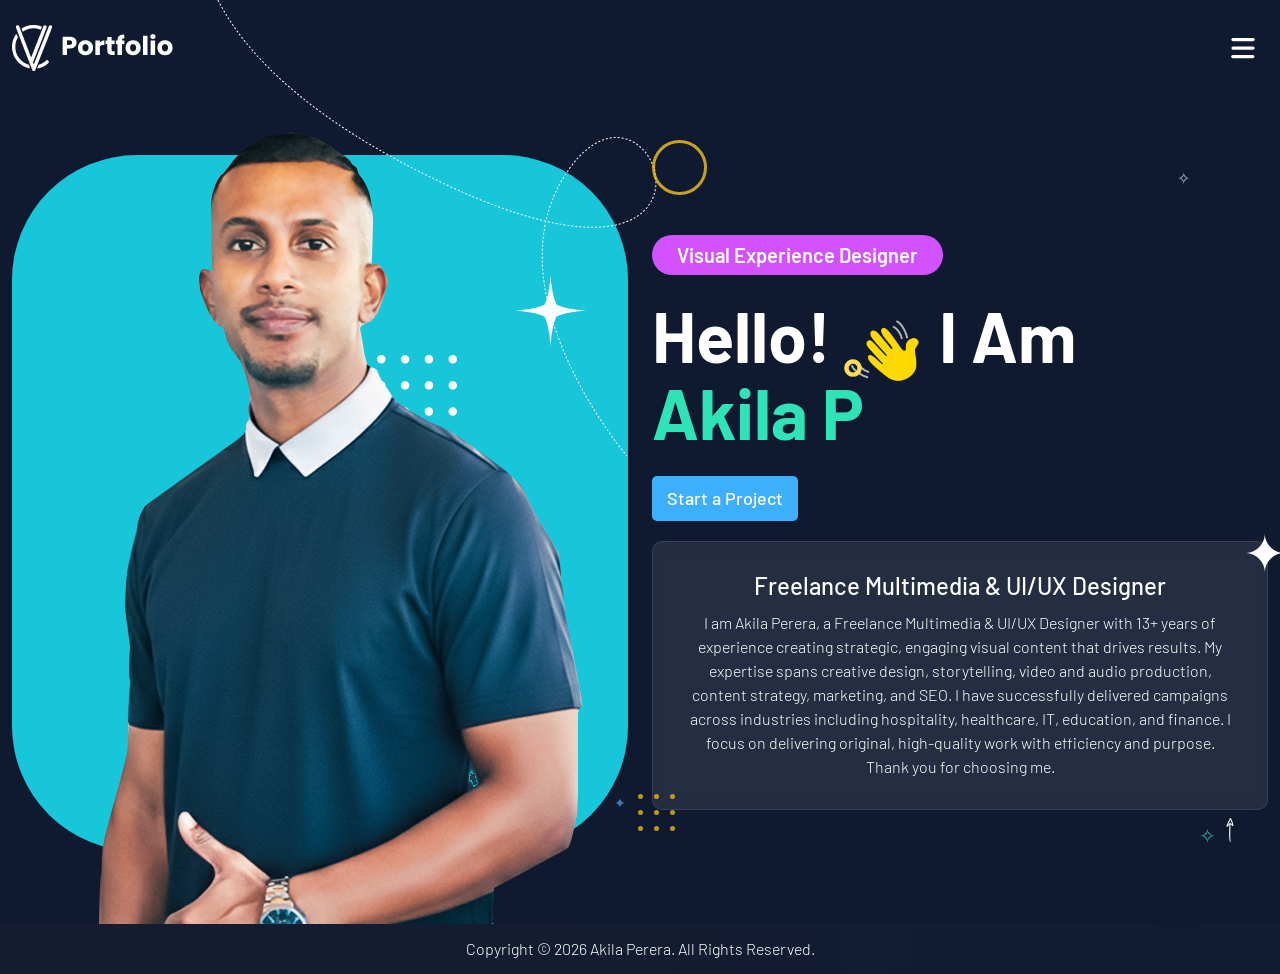
==== commit 357c109f: "new update" ====
--- a/Akila_Porfolio Website Revamp/Index.html
+++ b/Akila_Porfolio Website Revamp/Index.html
@@ -174,14 +174,6 @@
           <span class="bnr-float-star bnr-fs-3" aria-hidden="true">✧</span>
           <span class="bnr-float-star bnr-fs-4" aria-hidden="true">✦</span>
           <span class="bnr-float-star bnr-fs-5" aria-hidden="true">✧</span>
-          <span class="bnr-float-dot bnr-fd-1" aria-hidden="true"></span>
-          <span class="bnr-float-dot bnr-fd-2" aria-hidden="true"></span>
-          <span class="bnr-float-dot bnr-fd-3" aria-hidden="true"></span>
-          <span class="bnr-float-circle bnr-fc-1" aria-hidden="true"></span>
-          <span class="bnr-float-circle bnr-fc-2" aria-hidden="true"></span>
-          <!-- Yellow circle near "Hello! I Am" -->
-          <span class="bnr-yellow-circle" aria-hidden="true"></span>
-
           <div class="cv_container container-fluid">
             <div class="row">
 
@@ -197,7 +189,9 @@
               </div>
 
               <!-- Hero text column -->
-              <div class="col-xl-6">
+              <div class="col-xl-6 cv_banner_right_col">
+                <!-- Yellow circle above content — desktop only -->
+                <span class="bnr-yellow-circle" aria-hidden="true"></span>
                 <div class="cv_banner_text">
                   <!-- h5 = original tag — CSS styles this as the pink/purple pill badge -->
                   <h5>Visual Experience Designer</h5>
--- a/Akila_Porfolio Website Revamp/assets/css/style.css
+++ b/Akila_Porfolio Website Revamp/assets/css/style.css
@@ -36,6 +36,7 @@
     font-weight: 300;
     color: var(--cv-white-color);
     position: relative;
+    background-color: #0F192F;
 }
 
 *::-webkit-scrollbar-track
@@ -476,32 +477,13 @@
 
 .cv_banner_wrapper {
     background-color: #0F192F;
-    background-image:
-        /* Dashed grid overlay — subtle blueprint texture */
-        repeating-linear-gradient(
-            0deg,
-            transparent,
-            transparent 38px,
-            rgba(255,255,255,0.035) 38px,
-            rgba(255,255,255,0.035) 40px
-        ),
-        repeating-linear-gradient(
-            90deg,
-            transparent,
-            transparent 38px,
-            rgba(255,255,255,0.035) 38px,
-            rgba(255,255,255,0.035) 40px
-        );
-    background-repeat: repeat;
-    background-size: 40px 40px;
-    width: 100%;
-    min-height: 100vh;
+    width: 100%;
     position: relative;
     padding-top: 100px;
-    padding-bottom: 60px;
+    padding-bottom: 0;
     overflow: hidden;
     display: flex;
-    align-items: center;
+    align-items: flex-end;
 }
 
 .cv_banner_wrapper::before {
@@ -542,6 +524,16 @@
 .cv_banner_img {
     position: relative;
     text-align: center;
+    align-self: flex-end;
+    margin-bottom: 0;
+}
+
+.cv_banner_right_col {
+    display: flex;
+    flex-direction: column;
+    justify-content: flex-start;
+    padding-top: 40px;
+    padding-bottom: 30px;
 }
 
 .cv_banner_img::before {
@@ -584,7 +576,7 @@
 }
 
 .cv_banner_text {
-    margin-top: 75px;
+    margin-top: 20px;
 }
 
 .cv_banner_text h5 {
@@ -665,11 +657,26 @@
     text-align: center;
     position: relative;
     overflow: visible;
+    z-index: 1;
+    isolation: isolate;
+    margin-top: -20px;
 }
 
 .cv_banner_box p {
     margin-top: 10px;
     text-align: center;
+}
+
+.cv_banner_box::after {
+    content: "✦";
+    position: absolute;
+    top: -30px;
+    right: -20px;
+    font-size: 52px;
+    color: #ffffff;
+    pointer-events: none;
+    z-index: -1;
+    animation: float_star 3.5s ease-in-out infinite alternate;
 }
 
 /* -------------------------------------------------------
@@ -764,7 +771,7 @@
      bnr-fs-4  → bottom-left small
      bnr-fs-5  → right-bottom corner small
 */
-.bnr-fs-1 { font-size: 30px; top: 58%;  right: 2.5%; animation-duration: 3.2s; animation-delay: 0s;    color: #ffffff; }
+.bnr-fs-1 { font-size: 30px; top: 25%;  left: 3%; animation-duration: 3.2s; animation-delay: 0s; color: #ffffff; z-index: 0; }
 .bnr-fs-2 { font-size: 14px; bottom: 12%; left: 48%;  animation-duration: 4.1s; animation-delay: 0.8s;  color: #3EAEFF; }
 .bnr-fs-3 { font-size: 16px; top: 18%;  right: 7%;  animation-duration: 3.7s; animation-delay: 0.4s;  color: #ffffff; }
 .bnr-fs-4 { font-size: 12px; bottom: 22%; left: 20%;  animation-duration: 4.5s; animation-delay: 1.2s; color: #D252FF; }
@@ -778,7 +785,10 @@
 
 /* --- Dots --- */
 .bnr-float-dot {
-    display: none !important;
+    position: absolute;
+    border-radius: 50%;
+    pointer-events: none;
+    animation: float_dot 4s ease-in-out infinite alternate;
 }
 
 /*
@@ -826,7 +836,11 @@
 
 /* --- Rings / Circles --- */
 .bnr-float-circle {
-    display: none !important;
+    position: absolute;
+    border-radius: 50%;
+    pointer-events: none;
+    border: 2px solid transparent;
+    animation: float_ring 5s ease-in-out infinite alternate;
 }
 
 /*
@@ -858,46 +872,17 @@
    Responsive: social sidebar + decoratives
    ------------------------------------------------------- */
 @media (max-width: 991px) {
-    .bnr-float-star, .bnr-float-dot, .bnr-float-circle { display: none; }
     .bnr-yellow-circle, .bnr-yellow-dots { display: none; }
 }
 
-/* Mobile social sidebar — fixed left strip (phones only) */
+@media (max-width: 991px) {
+    .bnr-float-circle, .bnr-float-dot { display: none !important; }
+}
+
+/* Mobile social sidebar — hidden on phones */
 @media (max-width: 767px) {
     .cv_bnr_social {
-        display: flex !important;
-        position: fixed;
-        left: 0;
-        top: 50%;
-        transform: translateY(-50%);
-        flex-direction: column;
-        align-items: center;
-        gap: 10px;
-        z-index: 100;
-        background: rgba(15, 25, 47, 0.75);
-        backdrop-filter: blur(10px);
-        border-radius: 0 12px 12px 0;
-        padding: 12px 6px;
-        animation: bnr_social_float 4s ease-in-out infinite alternate;
-    }
-
-    .cv_bnr_social_line {
-        width: 1px;
-        height: 28px;
-    }
-
-    .cv_bnr_social ul {
-        gap: 10px;
-    }
-
-    .cv_bnr_social ul li a {
-        width: 32px;
-        height: 32px;
-    }
-
-    .cv_bnr_social ul li a img {
-        width: 14px;
-        height: 14px;
+        display: none !important;
     }
 }
 
@@ -906,6 +891,23 @@
    ------------------------------------------------------- */
 .bnr-yellow-circle {
     display: none;
+}
+
+@media (min-width: 1200px) {
+    .bnr-yellow-circle {
+        display: block;
+        position: relative;
+        width: 55px;
+        height: 55px;
+        border-radius: 50%;
+        border: 3px solid #F5C518;
+        opacity: 0.8;
+        margin-bottom: 20px;
+        margin-left: 0;
+        pointer-events: none;
+        z-index: 2;
+        animation: float_star 4s ease-in-out infinite alternate;
+    }
 }
 
 /* -------------------------------------------------------
@@ -919,42 +921,28 @@
     background: #F5C518;
     pointer-events: none;
     z-index: 5;
-    bottom: 0px;
-    left: 50%;
-    transform: translateX(-50%);
+    bottom: 10px;
+    left: -15px;
+    transform: none;
+    z-index: -1;
     animation: yellow_dots_float 5s ease-in-out infinite alternate;
-    /* 4 columns × 3 rows of yellow dots via box-shadow */
+    /* 3 columns × 3 rows of yellow dots via box-shadow */
     box-shadow:
-        /* Row 1 */
         0px   0px  0 #F5C518,
         16px  0px  0 #F5C518,
         32px  0px  0 #F5C518,
-        48px  0px  0 #F5C518,
-        64px  0px  0 #F5C518,
-        /* Row 2 */
         0px   16px 0 #F5C518,
         16px  16px 0 #F5C518,
         32px  16px 0 #F5C518,
-        48px  16px 0 #F5C518,
-        64px  16px 0 #F5C518,
-        /* Row 3 */
         0px   32px 0 #F5C518,
         16px  32px 0 #F5C518,
-        32px  32px 0 #F5C518,
-        48px  32px 0 #F5C518,
-        64px  32px 0 #F5C518,
-        /* Row 4 */
-        0px   48px 0 #F5C518,
-        16px  48px 0 #F5C518,
-        32px  48px 0 #F5C518,
-        48px  48px 0 #F5C518,
-        64px  48px 0 #F5C518;
+        32px  32px 0 #F5C518;
     opacity: 0.75;
 }
 
 @keyframes yellow_dots_float {
-    0%   { transform: translateX(-50%) translateY(0);    opacity: 0.6; }
-    100% { transform: translateX(-50%) translateY(6px);  opacity: 0.9; }
+    0%   { transform: translateY(0);   opacity: 0.6; }
+    100% { transform: translateY(6px); opacity: 0.9; }
 }
 
 /* ---------------------------------------------
--- a/Akila_Porfolio Website Revamp/assets/css/responsive.css
+++ b/Akila_Porfolio Website Revamp/assets/css/responsive.css
@@ -94,8 +94,8 @@
 	}
 
 	.cv_banner_wrapper {
-		padding: 100px 0 60px;
-		align-items: flex-start;
+		padding: 100px 0 0;
+		align-items: flex-end;
 	}
 	.cv_about_wrapper {
 		padding: 100px 0;
@@ -225,10 +225,21 @@
 	}
 
 	.cv_banner_wrapper {
-		padding: 75px 0 80px;
+		padding: 75px 0 0;
+		min-height: calc(100dvh - 70px);
+		display: flex;
+		flex-direction: column;
 		align-items: center;
-		justify-content: center;
-		min-height: 100dvh;
+		justify-content: space-between;
+	}
+
+	.cv_banner_wrapper .cv_container {
+		flex: 1;
+		display: flex;
+		flex-direction: column;
+		justify-content: space-evenly;
+		width: 100%;
+		padding-bottom: 20px;
 	}
 
 	.cv_about_wrapper,
@@ -332,23 +343,31 @@
 	}
 
 	.cv_banner_img {
-		max-height: 310px;
-		overflow: hidden;
+		overflow: visible;
+		position: relative;
 	}
 
 	.cv_banner_img .bnr-boy {
-		max-height: 310px;
+		max-height: 420px;
 		width: auto;
+		max-width: 88%;
 		margin: 0 auto;
+		display: block;
+		position: relative;
+		z-index: 2;
+		-webkit-mask-image: linear-gradient(to bottom, black 80%, transparent 98%);
+		mask-image: linear-gradient(to bottom, black 80%, transparent 98%);
 	}
 
 	.cv_banner_img::before {
-		max-width: 80%;
-		max-height: 280px;
+		max-width: 82%;
+		max-height: 360px;
+		height: 360px;
 		border-radius: 34px;
-		top: 20px;
+		top: 60px;
 		left: 50%;
 		transform: translateX(-50%);
+		z-index: 1;
 	}
 
 	.cv_banner_text h5 {
@@ -655,4 +674,44 @@
 	font-weight: 600;
 	margin-top: 6px;
 	color: #fff;
-}+}
+
+/* Tablet — gradient mask on photo and teal box */
+@media (min-width: 768px) and (max-width: 1199.98px) {
+	.cv_banner_img .bnr-boy {
+		-webkit-mask-image: linear-gradient(to bottom, black 70%, transparent 90%);
+		mask-image: linear-gradient(to bottom, black 70%, transparent 90%);
+	}
+
+	.cv_banner_img::before {
+		-webkit-mask-image: none;
+		mask-image: none;
+	}
+
+	/* Star — upper-right on tablet too */
+	.cv_banner_box::after {
+		top: -30px;
+		right: -20px;
+		left: auto;
+	}
+}
+
+/* Mobile — remove right column flex so no gap before footer */
+@media (max-width: 767.98px) {
+	.cv_banner_right_col {
+		display: block;
+		padding-bottom: 0;
+	}
+
+	.cv_footer_wrapper {
+		display: none;
+	}
+
+	/* Balance floating stars left & right on mobile */
+	.bnr-fs-1 { top: 38%;  right: 4%;  left: auto;   font-size: 26px; }
+	.bnr-fs-2 { top: 72%;  left: 4%;   right: auto;  bottom: auto; font-size: 14px; }
+	.bnr-fs-3 { top: 12%;  right: 5%;  left: auto;   font-size: 16px; }
+	.bnr-fs-4 { top: 60%;  left: 3%;   right: auto;  bottom: auto; font-size: 14px; }
+	.bnr-fs-5 { bottom: 18%; right: 4%; left: auto;  font-size: 18px; }
+}
+
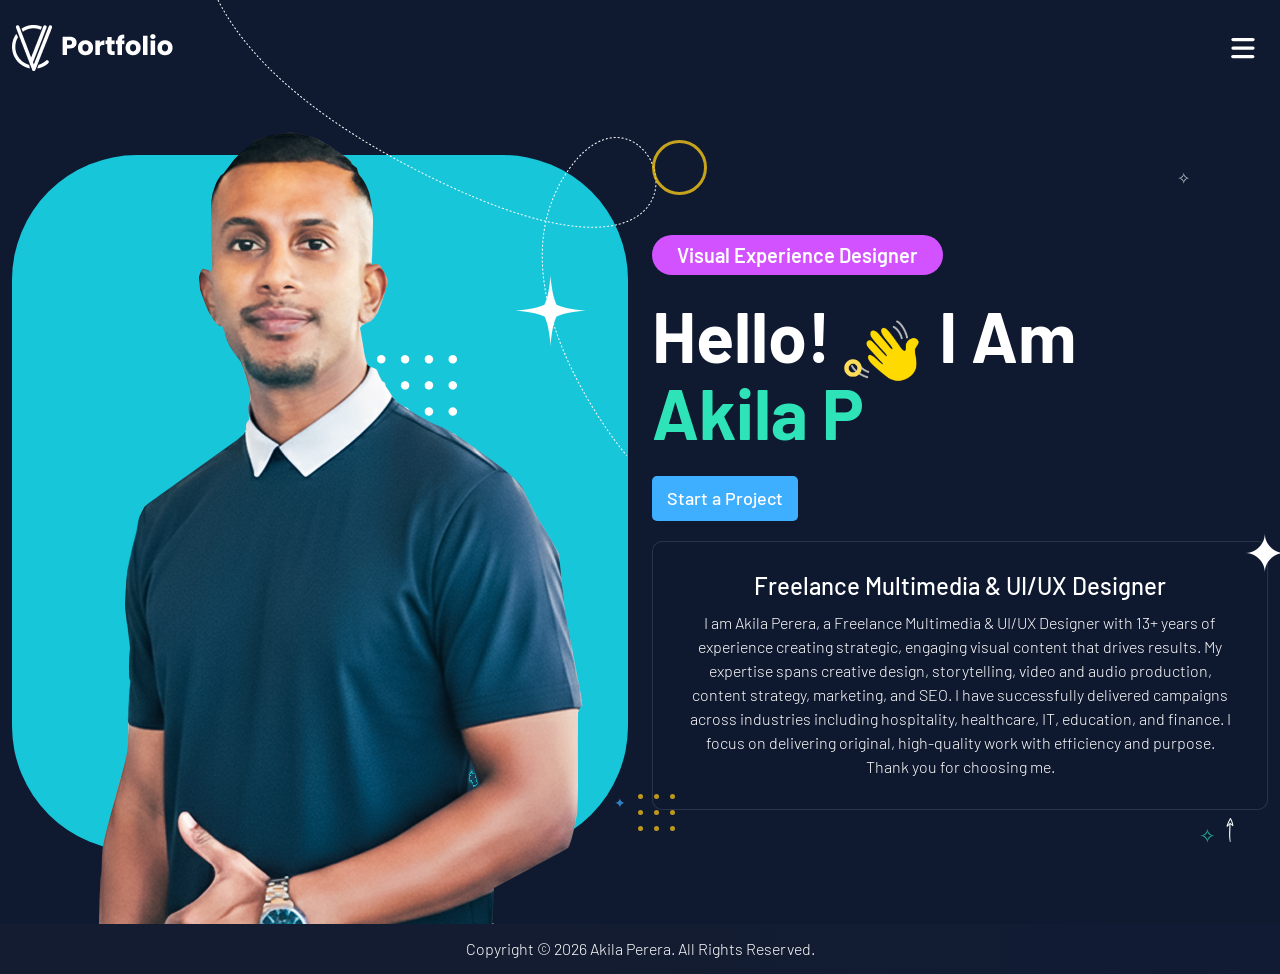
==== commit 3062db03: "new mobile update" ====
--- a/Akila_Porfolio Website Revamp/Index.html
+++ b/Akila_Porfolio Website Revamp/Index.html
@@ -254,29 +254,6 @@
       <a href="contact.html" title="Contact"><svg viewBox="0 0 24 24"><path d="M4 4h16c1.1 0 2 .9 2 2v12c0 1.1-.9 2-2 2H4c-1.1 0-2-.9-2-2V6c0-1.1.9-2 2-2z"/><polyline points="22,6 12,13 2,6"/></svg></a>
     </div>
 
-    <!-- Bottom Navigation (mobile) -->
-    <nav class="cv_mobile_nav" aria-label="Mobile bottom navigation">
-      <a href="index.html" class="cv_mobile_nav_item active">
-        <svg viewBox="0 0 24 24"><path d="M3 9l9-7 9 7v11a2 2 0 0 1-2 2H5a2 2 0 0 1-2-2z"/><polyline points="9 22 9 12 15 12 15 22"/></svg>
-        <span>Home</span>
-      </a>
-      <a href="about.html" class="cv_mobile_nav_item">
-        <svg viewBox="0 0 24 24"><path d="M20 21v-2a4 4 0 0 0-4-4H8a4 4 0 0 0-4 4v2"/><circle cx="12" cy="7" r="4"/></svg>
-        <span>About</span>
-      </a>
-      <a href="portfolio.html" class="cv_mobile_nav_item">
-        <svg viewBox="0 0 24 24"><rect x="3" y="3" width="7" height="7"/><rect x="14" y="3" width="7" height="7"/><rect x="14" y="14" width="7" height="7"/><rect x="3" y="14" width="7" height="7"/></svg>
-        <span>Work</span>
-      </a>
-      <a href="Services.html" class="cv_mobile_nav_item">
-        <svg viewBox="0 0 24 24"><polygon points="12 2 15.09 8.26 22 9.27 17 14.14 18.18 21.02 12 17.77 5.82 21.02 7 14.14 2 9.27 8.91 8.26 12 2"/></svg>
-        <span>Services</span>
-      </a>
-      <a href="contact.html" class="cv_mobile_nav_item">
-        <svg viewBox="0 0 24 24"><path d="M4 4h16c1.1 0 2 .9 2 2v12c0 1.1-.9 2-2 2H4c-1.1 0-2-.9-2-2V6c0-1.1.9-2 2-2z"/><polyline points="22,6 12,13 2,6"/></svg>
-        <span>Contact</span>
-      </a>
-    </nav>
 
     <script src="assets/js/jquery.min.js"></script>
     <script src="assets/js/bootstrap.min.js"></script>
--- a/Akila_Porfolio Website Revamp/assets/css/style.css
+++ b/Akila_Porfolio Website Revamp/assets/css/style.css
@@ -650,15 +650,13 @@
 
 .cv_banner_box {
     border-radius: 10px;
-    background-color: rgb(255 255 255 / 9%);
-    border: 1px solid rgb(255 255 255 / 9%);
+    background-color: rgb(15 25 47 / 88%);
+    border: 1px solid rgb(255 255 255 / 12%);
     padding: 30px;
-    backdrop-filter: blur(6px);
+    backdrop-filter: blur(10px);
     text-align: center;
     position: relative;
     overflow: visible;
-    z-index: 1;
-    isolation: isolate;
     margin-top: -20px;
 }
 
@@ -920,11 +918,10 @@
     border-radius: 50%;
     background: #F5C518;
     pointer-events: none;
-    z-index: 5;
+    z-index: -1;
     bottom: 10px;
     left: -15px;
     transform: none;
-    z-index: -1;
     animation: yellow_dots_float 5s ease-in-out infinite alternate;
     /* 3 columns × 3 rows of yellow dots via box-shadow */
     box-shadow:
@@ -2332,76 +2329,6 @@
     display: none;
 }
 
-@media (max-width: 991px) {
-    body {
-        padding-bottom: 70px;
-    }
-
-    .cv_mobile_nav {
-        display: flex;
-        position: fixed;
-        bottom: 0;
-        left: 0;
-        right: 0;
-        background: rgba(8, 15, 32, 0.96);
-        backdrop-filter: blur(24px);
-        -webkit-backdrop-filter: blur(24px);
-        border-top: 1px solid rgba(255, 255, 255, 0.07);
-        z-index: 1000;
-        padding: 6px 0 env(safe-area-inset-bottom, 10px);
-        justify-content: space-around;
-        align-items: center;
-    }
-
-    .cv_mobile_nav_item {
-        display: flex;
-        flex-direction: column;
-        align-items: center;
-        gap: 3px;
-        color: rgba(255, 255, 255, 0.4);
-        text-decoration: none;
-        font-size: 10px;
-        font-weight: 500;
-        padding: 5px 10px;
-        border-radius: 12px;
-        transition: all 0.25s;
-        letter-spacing: 0.2px;
-        position: relative;
-    }
-
-    .cv_mobile_nav_item svg {
-        width: 22px;
-        height: 22px;
-        stroke: currentColor;
-        fill: none;
-        stroke-width: 1.8;
-        stroke-linecap: round;
-        stroke-linejoin: round;
-        transition: all 0.25s;
-    }
-
-    .cv_mobile_nav_item.active {
-        color: var(--cv-primary-color);
-    }
-
-    .cv_mobile_nav_item.active svg {
-        stroke: var(--cv-primary-color);
-        filter: drop-shadow(0 0 8px rgba(62, 174, 255, 0.55));
-    }
-
-    .cv_mobile_nav_item.active::before {
-        content: '';
-        position: absolute;
-        top: -1px;
-        left: 50%;
-        transform: translateX(-50%);
-        width: 28px;
-        height: 3px;
-        background: var(--cv-primary-color);
-        border-radius: 0 0 4px 4px;
-        box-shadow: 0 0 10px rgba(62, 174, 255, 0.6);
-    }
-}
 
 .cv_mobile_page_nav {
     display: none !important;
--- a/Akila_Porfolio Website Revamp/assets/css/responsive.css
+++ b/Akila_Porfolio Website Revamp/assets/css/responsive.css
@@ -703,10 +703,6 @@
 		padding-bottom: 0;
 	}
 
-	.cv_footer_wrapper {
-		display: none;
-	}
-
 	/* Balance floating stars left & right on mobile */
 	.bnr-fs-1 { top: 38%;  right: 4%;  left: auto;   font-size: 26px; }
 	.bnr-fs-2 { top: 72%;  left: 4%;   right: auto;  bottom: auto; font-size: 14px; }
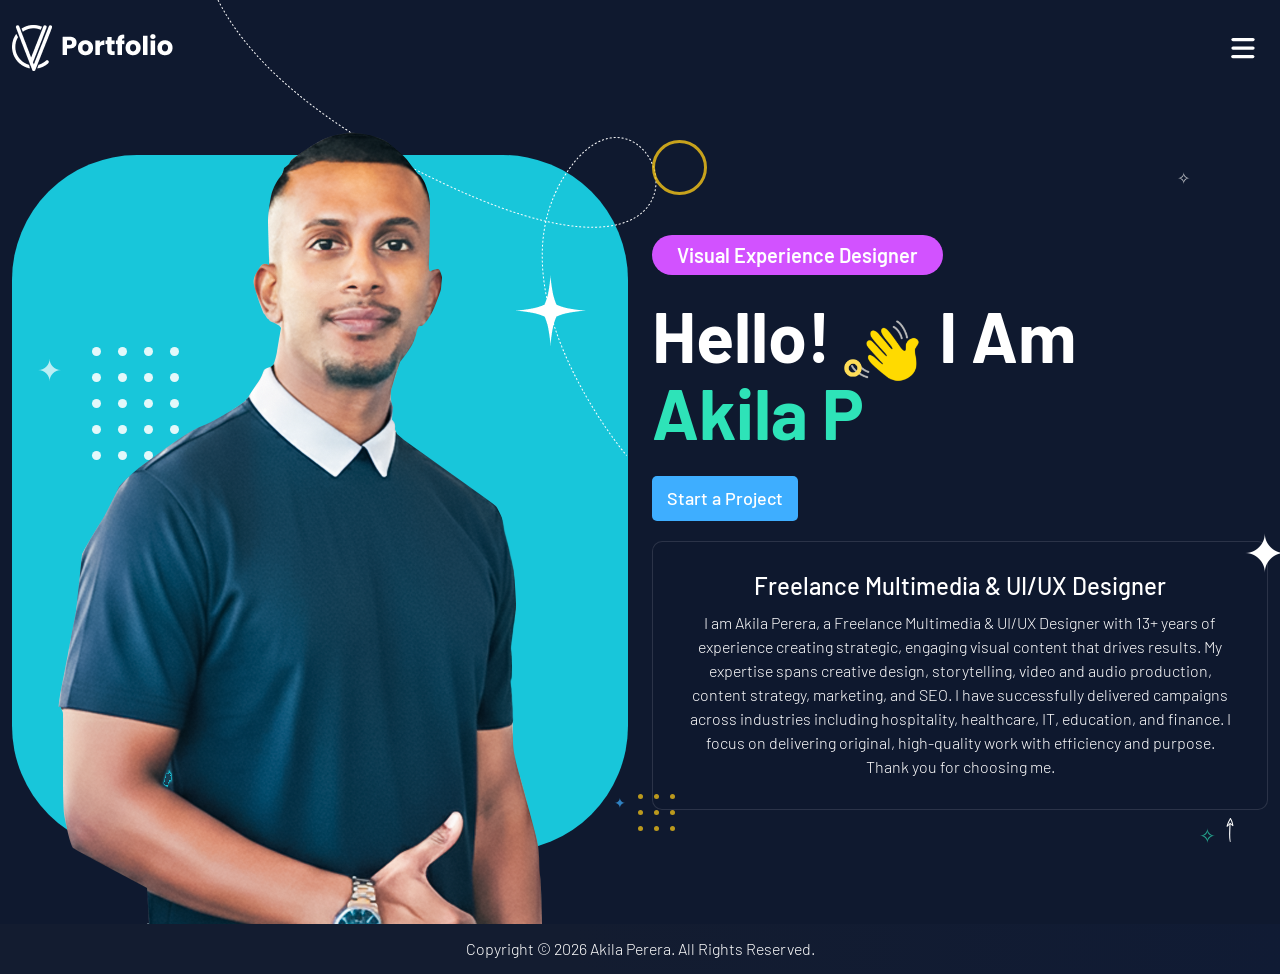
==== commit 253a8c1c: "mobile optimize" ====
--- a/Akila_Porfolio Website Revamp/Index.html
+++ b/Akila_Porfolio Website Revamp/Index.html
@@ -169,7 +169,6 @@
           </div>
 
           <!-- ===== Floating Decorative Elements ===== -->
-          <span class="bnr-float-star bnr-fs-1" aria-hidden="true">✦</span>
           <span class="bnr-float-star bnr-fs-2" aria-hidden="true">✦</span>
           <span class="bnr-float-star bnr-fs-3" aria-hidden="true">✧</span>
           <span class="bnr-float-star bnr-fs-4" aria-hidden="true">✦</span>
@@ -185,6 +184,8 @@
                   <img src="assets/images/bnr-line.png" class="bnr-line" alt="" aria-hidden="true">
                   <img src="assets/images/bnr-star.png" class="bnr-star" alt="" aria-hidden="true">
                   <img src="assets/images/bnr-sqr.png" class="bnr-sqr"  alt="" aria-hidden="true">
+                  <!-- dot grid — inside cv_banner_img so bottom/right are relative to the image box -->
+                  <span class="bnr-float-star bnr-fs-1" aria-hidden="true">✦</span>
                 </div>
               </div>
 
--- a/Akila_Porfolio Website Revamp/assets/css/style.css
+++ b/Akila_Porfolio Website Revamp/assets/css/style.css
@@ -554,6 +554,12 @@
     z-index: 1;
 }
 
+@media (min-width: 768px) {
+    .cv_banner_img .bnr-boy {
+        transform: scaleX(-1);
+    }
+}
+
 .cv_banner_img .bnr-line {
     position: absolute;
     right: -80px;
@@ -569,10 +575,81 @@
 }
 
 .cv_banner_img .bnr-sqr {
-    position: absolute;
-    left: 150px;
-    top: 255px;
-    animation: cv_ud 2.5s infinite alternate;
+    display: none !important;
+}
+
+@media (min-width: 768px) and (max-width: 1199.98px) {
+    .cv_banner_img::after {
+        content: '';
+        position: absolute;
+        width: 9px;
+        height: 9px;
+        border-radius: 50%;
+        background: rgba(255, 255, 255, 0.88);
+        box-shadow:
+            0px   0px  0 rgba(255,255,255,0.88),
+            26px  0px  0 rgba(255,255,255,0.88),
+            52px  0px  0 rgba(255,255,255,0.88),
+            78px  0px  0 rgba(255,255,255,0.88),
+            0px   26px 0 rgba(255,255,255,0.88),
+            26px  26px 0 rgba(255,255,255,0.88),
+            52px  26px 0 rgba(255,255,255,0.88),
+            78px  26px 0 rgba(255,255,255,0.88),
+            0px   52px 0 rgba(255,255,255,0.88),
+            26px  52px 0 rgba(255,255,255,0.88),
+            52px  52px 0 rgba(255,255,255,0.88),
+            78px  52px 0 rgba(255,255,255,0.88),
+            0px   78px 0 rgba(255,255,255,0.88),
+            26px  78px 0 rgba(255,255,255,0.88),
+            52px  78px 0 rgba(255,255,255,0.88),
+            78px  78px 0 rgba(255,255,255,0.88),
+            0px  104px 0 rgba(255,255,255,0.88),
+            26px 104px 0 rgba(255,255,255,0.88),
+            52px 104px 0 rgba(255,255,255,0.88),
+            78px 104px 0 rgba(255,255,255,0.88);
+        left: calc(50% - 250px);
+        top: 30%;
+        pointer-events: none;
+        z-index: 0;
+        animation: cv_ud 2.5s infinite alternate;
+    }
+}
+
+@media (min-width: 1200px) {
+    .cv_banner_img::after {
+        content: '';
+        position: absolute;
+        width: 9px;
+        height: 9px;
+        border-radius: 50%;
+        background: rgba(255, 255, 255, 0.88);
+        box-shadow:
+            0px   0px  0 rgba(255,255,255,0.88),
+            26px  0px  0 rgba(255,255,255,0.88),
+            52px  0px  0 rgba(255,255,255,0.88),
+            78px  0px  0 rgba(255,255,255,0.88),
+            0px   26px 0 rgba(255,255,255,0.88),
+            26px  26px 0 rgba(255,255,255,0.88),
+            52px  26px 0 rgba(255,255,255,0.88),
+            78px  26px 0 rgba(255,255,255,0.88),
+            0px   52px 0 rgba(255,255,255,0.88),
+            26px  52px 0 rgba(255,255,255,0.88),
+            52px  52px 0 rgba(255,255,255,0.88),
+            78px  52px 0 rgba(255,255,255,0.88),
+            0px   78px 0 rgba(255,255,255,0.88),
+            26px  78px 0 rgba(255,255,255,0.88),
+            52px  78px 0 rgba(255,255,255,0.88),
+            78px  78px 0 rgba(255,255,255,0.88),
+            0px  104px 0 rgba(255,255,255,0.88),
+            26px 104px 0 rgba(255,255,255,0.88),
+            52px 104px 0 rgba(255,255,255,0.88),
+            78px 104px 0 rgba(255,255,255,0.88);
+        left: 80px;
+        top: 30%;
+        pointer-events: none;
+        z-index: 0;
+        animation: cv_ud 2.5s infinite alternate;
+    }
 }
 
 .cv_banner_text {
@@ -875,6 +952,7 @@
 
 @media (max-width: 991px) {
     .bnr-float-circle, .bnr-float-dot { display: none !important; }
+    .bnr-yellow-ring { display: none !important; }
 }
 
 /* Mobile social sidebar — hidden on phones */
--- a/Akila_Porfolio Website Revamp/assets/css/responsive.css
+++ b/Akila_Porfolio Website Revamp/assets/css/responsive.css
@@ -116,7 +116,7 @@
 	}
 
 	.cv_banner_text {
-		margin-top: 20px;
+		margin-top: -30px;
 		text-align: center;
 	}
 
@@ -210,7 +210,13 @@
 @media (max-width:991.98px) {
 
 	.cv_banner_img .bnr-line {
-		display: none;
+		display: block;
+		right: -10px;
+		left: auto;
+		top: -50px;
+		width: 65%;
+		z-index: 5;
+		position: absolute;
 	}
 
 	.cv_client_img {
@@ -225,7 +231,7 @@
 	}
 
 	.cv_banner_wrapper {
-		padding: 75px 0 0;
+		padding: 65px 0 0;
 		min-height: calc(100dvh - 70px);
 		display: flex;
 		flex-direction: column;
@@ -337,9 +343,30 @@
 
 @media (max-width:575.98px) {
 
-	.cv_banner_img .bnr-sqr,
+	.cv_banner_img .bnr-sqr {
+		display: none;
+	}
+
+	.bnr-fs-3 {
+		display: none;
+	}
+
 	.cv_banner_img .bnr-star {
-		display: none;
+		display: block;
+		left: -5px;
+		bottom: 60px;
+		width: 50px;
+		z-index: 5;
+		position: absolute;
+	}
+
+	.cv_banner_img .bnr-line {
+		right: -30px;
+		left: auto;
+		top: -50px;
+		width: 80%;
+		z-index: 5;
+		position: absolute;
 	}
 
 	.cv_banner_img {
@@ -348,9 +375,9 @@
 	}
 
 	.cv_banner_img .bnr-boy {
-		max-height: 420px;
+		max-height: 500px;
 		width: auto;
-		max-width: 88%;
+		max-width: 92%;
 		margin: 0 auto;
 		display: block;
 		position: relative;
@@ -360,14 +387,18 @@
 	}
 
 	.cv_banner_img::before {
-		max-width: 82%;
-		max-height: 360px;
-		height: 360px;
+		max-width: 88%;
+		max-height: 420px;
+		height: 420px;
 		border-radius: 34px;
-		top: 60px;
+		top: 55px;
 		left: 50%;
 		transform: translateX(-50%);
 		z-index: 1;
+	}
+
+	.bnr-yellow-circle {
+		display: none !important;
 	}
 
 	.cv_banner_text h5 {
@@ -555,125 +586,202 @@
 		padding: 0 12px;
 	}
 
-	/* Fix: Project cards — 1 per row on mobile, matching card style */
+	/* Project cards — narrow image floats above wider text box */
 	.cv_project_content {
 		display: flex;
 		flex-direction: column;
-		gap: 16px;
-		align-items: center;
+		gap: 20px;
+		align-items: stretch;
 	}
 
 	.cv_project_box {
 		width: 100%;
-		max-width: 340px;
+		max-width: 100%;
 		min-width: 0;
+		background: transparent;
+		border: none;
+		box-shadow: none;
+		border-radius: 0;
+		overflow: visible;
+		position: relative;
+	}
+
+	.cv_project_img {
+		margin-bottom: -38px !important;
+		padding: 0 10% !important;
+		border-radius: 0 !important;
+		position: relative;
+		z-index: 2;
+		transform: none !important;
 	}
 
 	.cv_project_img img {
-		height: 170px;
-		max-height: 170px;
+		height: 190px;
+		max-height: 190px;
+		width: 100%;
+		object-fit: cover;
+		border-radius: 0 !important;
+		display: block;
+	}
+
+	.cv_project_text {
+		padding: 52px 18px 18px !important;
+		margin: 0 3% !important;
+		background: linear-gradient(180deg, rgba(255,255,255,0.08) 0%, rgba(255,255,255,0.03) 100%) !important;
+		background-image: none !important;
+		border: 1px solid rgba(255,255,255,0.08) !important;
+		border-radius: 12px !important;
+		backdrop-filter: none !important;
+		text-align: center;
+		position: relative;
+		z-index: 1;
+	}
+
+	.cv_project_text::before {
+		display: none !important;
 	}
 
 	.cv_project_heading {
-		font-size: 12px;
+		justify-content: center !important;
+	}
+
+	.cv_project_heading span {
+		color: rgba(255,255,255,0.5) !important;
+	}
+
+	.cv_project_heading p {
+		color: var(--cv-primary-color) !important;
 	}
 
 	.cv_project_title p {
-		font-size: 14px;
-	}
-}
-
-/* ===== Project Card — Exact Style Match ===== */
-
-/* Applied globally (desktop + mobile) */
-.cv_project_box {
-	background: linear-gradient(180deg, rgba(255, 255, 255, 0.07) 0%, rgba(255, 255, 255, 0.02) 100%);
-	border: 1px solid rgba(255, 255, 255, 0.08);
-	border-radius: 16px;
-	overflow: hidden;
-	cursor: pointer;
-	transition: all 0.3s;
-	padding: 0;
-}
-
-.cv_project_box:hover {
-	border-color: rgba(255, 255, 255, 0.18);
-	transform: translateY(-3px);
-}
-
-.cv_project_img {
-	margin-bottom: 0 !important;
-	border-radius: 0 !important;
-	overflow: hidden;
-	width: 100%;
-	padding: 10px 10px 0 10px;
-}
-
-.cv_project_img img {
-	width: 100%;
-	object-fit: cover;
-	border-radius: 10px 10px 0 0 !important;
-	display: block;
-}
-
-.cv_project_text {
-	border-radius: 0 !important;
-	background: transparent !important;
-	border: none !important;
-	padding: 12px 14px 14px !important;
-}
-
-/* Flat card style for desktop */
+		color: #ffffff !important;
+		font-size: 15px !important;
+		white-space: normal !important;
+		overflow: visible !important;
+		text-overflow: unset !important;
+	}
+}
+
+/* bnr-fs-1 moved into cv_banner_img — restore desktop sparkle position relative to that container */
+@media (min-width: 768px) {
+	.bnr-fs-1 {
+		font-size: 30px !important;
+		background: transparent !important;
+		box-shadow: none !important;
+		color: #ffffff;
+		top: 30% !important;
+		left: 4% !important;
+		bottom: auto !important;
+		right: auto !important;
+	}
+}
+
+/* ===== Project Cards — Desktop narrow image + wider text box ===== */
 @media (min-width: 768px) {
 	.cv_project_box {
 		max-width: 399px;
 		width: 399px;
+		background: transparent;
+		border: none;
+		box-shadow: none;
+		border-radius: 0;
+		overflow: visible;
+		position: relative;
+		cursor: pointer;
+		transition: all 0.3s;
+		padding: 0;
+	}
+
+	.cv_project_box:hover {
+		transform: translateY(-3px);
+	}
+
+	.cv_project_img {
+		margin-bottom: -38px !important;
+		padding: 0 10% !important;
+		border-radius: 0 !important;
+		position: relative;
+		z-index: 2;
+		width: 100%;
 	}
 
 	.cv_project_img img {
-		height: 209px;
-		max-height: 209px;
+		width: 100%;
+		height: 210px;
+		max-height: 210px;
+		object-fit: cover;
+		display: block;
+		border-radius: 0 !important;
+	}
+
+	.cv_project_text {
+		border-radius: 12px !important;
+		background: linear-gradient(180deg, rgba(255,255,255,0.08) 0%, rgba(255,255,255,0.03) 100%) !important;
+		border: 1px solid rgba(255,255,255,0.08) !important;
+		padding: 52px 18px 20px !important;
+		margin: 0 3% !important;
+		backdrop-filter: none !important;
+		text-align: center;
+		position: relative;
+		z-index: 1;
+	}
+
+	.cv_project_text::before {
+		display: none !important;
 	}
 
 	.cv_project_content {
 		gap: 24px;
 		justify-content: center;
 	}
-}
-
-/* Project card heading span (time display) */
+
+	.cv_project_heading {
+		justify-content: center;
+	}
+
+	.cv_project_heading span {
+		color: rgba(255,255,255,0.5) !important;
+	}
+
+	.cv_project_heading p {
+		color: var(--cv-primary-color) !important;
+	}
+
+	.cv_project_title p {
+		color: #ffffff !important;
+	}
+}
+
+/* Project card text styles — shared */
+.cv_project_heading {
+	display: flex;
+	align-items: center;
+	justify-content: center;
+	gap: 8px;
+	flex-wrap: wrap;
+}
+
 .cv_project_heading span {
 	display: flex;
 	align-items: center;
 	gap: 4px;
-	color: rgba(255, 255, 255, 0.55);
-	font-size: 14px;
+	color: rgba(255,255,255,0.5);
+	font-size: 13px;
 	white-space: nowrap;
 }
 
 .cv_project_heading p {
 	color: var(--cv-primary-color);
-	font-size: 14px;
+	font-size: 13px;
 	font-weight: 500;
 }
 
 .cv_project_title p {
-	font-size: 17px;
-	font-weight: 600;
-	margin-top: 5px;
-	color: #fff;
-	line-height: 1.3;
-	white-space: nowrap;
-	overflow: hidden;
-	text-overflow: ellipsis;
-}
-
-
-.cv_project_title p {
-	font-size: 16px;
+	font-size: 15px;
 	font-weight: 600;
 	margin-top: 6px;
-	color: #fff;
+	color: #ffffff;
+	line-height: 1.4;
 }
 
 /* Tablet — gradient mask on photo and teal box */
@@ -703,11 +811,109 @@
 		padding-bottom: 0;
 	}
 
-	/* Balance floating stars left & right on mobile */
-	.bnr-fs-1 { top: 38%;  right: 4%;  left: auto;   font-size: 26px; }
-	.bnr-fs-2 { top: 72%;  left: 4%;   right: auto;  bottom: auto; font-size: 14px; }
-	.bnr-fs-3 { top: 12%;  right: 5%;  left: auto;   font-size: 16px; }
-	.bnr-fs-4 { top: 60%;  left: 3%;   right: auto;  bottom: auto; font-size: 14px; }
-	.bnr-fs-5 { bottom: 18%; right: 4%; left: auto;  font-size: 18px; }
-}
-
+	/* bnr-fs-1 → 3×4 dot grid at bottom-right corner of teal box, rows extending below */
+	.bnr-fs-1 {
+		display: block !important;
+		font-size: 0;
+		width: 5px;
+		height: 5px;
+		border-radius: 50%;
+		background: rgba(255,255,255,0.7);
+		position: absolute;
+		box-shadow:
+			0px   0px  0 rgba(255,255,255,0.7),
+			18px  0px  0 rgba(255,255,255,0.7),
+			36px  0px  0 rgba(255,255,255,0.7),
+			0px   18px 0 rgba(255,255,255,0.7),
+			18px  18px 0 rgba(255,255,255,0.7),
+			36px  18px 0 rgba(255,255,255,0.7),
+			0px   36px 0 rgba(255,255,255,0.7),
+			18px  36px 0 rgba(255,255,255,0.7),
+			36px  36px 0 rgba(255,255,255,0.7),
+			0px   54px 0 rgba(255,255,255,0.7),
+			18px  54px 0 rgba(255,255,255,0.7),
+			36px  54px 0 rgba(255,255,255,0.7);
+		right: 12%;
+		left: auto;
+		top: auto;
+		bottom: 46px;
+		z-index: 5;
+		animation: none;
+	}
+
+	/* bnr-fs-3 → right side star (upper area) */
+	.bnr-fs-3 {
+		display: block !important;
+		font-size: 24px;
+		color: #ffffff;
+		right: 8%;
+		left: auto;
+		top: 22%;
+		animation-duration: 3.7s;
+	}
+
+	/* Rebalance remaining small stars */
+	.bnr-fs-2 { top: 68%;  left: 4%;  right: auto; bottom: auto; font-size: 13px; }
+	.bnr-fs-4 { top: 55%;  left: 3%;  right: auto; bottom: auto; font-size: 12px; }
+	.bnr-fs-5 { top: 63%;  right: 5%; left: auto;  bottom: auto; font-size: 14px; color: #2EE3B8; }
+
+	/* Extra right-side star to balance left — using wrapper::after */
+	.cv_banner_wrapper::after {
+		content: "✦";
+		position: absolute;
+		top: 76%;
+		right: 4%;
+		font-size: 12px;
+		color: #D252FF;
+		pointer-events: none;
+		animation: float_star 4.2s ease-in-out infinite alternate;
+	}
+
+	/* White dot grid inside teal image box — replaces hidden stars */
+	.cv_banner_img::after {
+		content: '';
+		position: absolute;
+		width: 5px;
+		height: 5px;
+		border-radius: 50%;
+		background: rgba(255, 255, 255, 0.7);
+		box-shadow:
+			0px   0px  0 rgba(255,255,255,0.7),
+			18px  0px  0 rgba(255,255,255,0.7),
+			36px  0px  0 rgba(255,255,255,0.7),
+			0px   18px 0 rgba(255,255,255,0.7),
+			18px  18px 0 rgba(255,255,255,0.7),
+			36px  18px 0 rgba(255,255,255,0.7),
+			0px   36px 0 rgba(255,255,255,0.7),
+			18px  36px 0 rgba(255,255,255,0.7),
+			36px  36px 0 rgba(255,255,255,0.7),
+			0px   54px 0 rgba(255,255,255,0.7),
+			18px  54px 0 rgba(255,255,255,0.7),
+			36px  54px 0 rgba(255,255,255,0.7);
+		left: 22px;
+		top: 26%;
+		pointer-events: none;
+		z-index: 2;
+	}
+
+	/* ===== Mobile: Show decorative elements ===== */
+
+	/* Info box — show on mobile */
+	.cv_banner_box {
+		display: block !important;
+		margin-top: 100px;
+		padding: 20px 18px 24px;
+	}
+
+	/* Yellow circle — hidden on mobile */
+	.bnr-yellow-circle {
+		display: none !important;
+	}
+
+	/* Yellow dot grid — show inside box */
+	.bnr-yellow-dots {
+		display: block !important;
+	}
+
+}
+
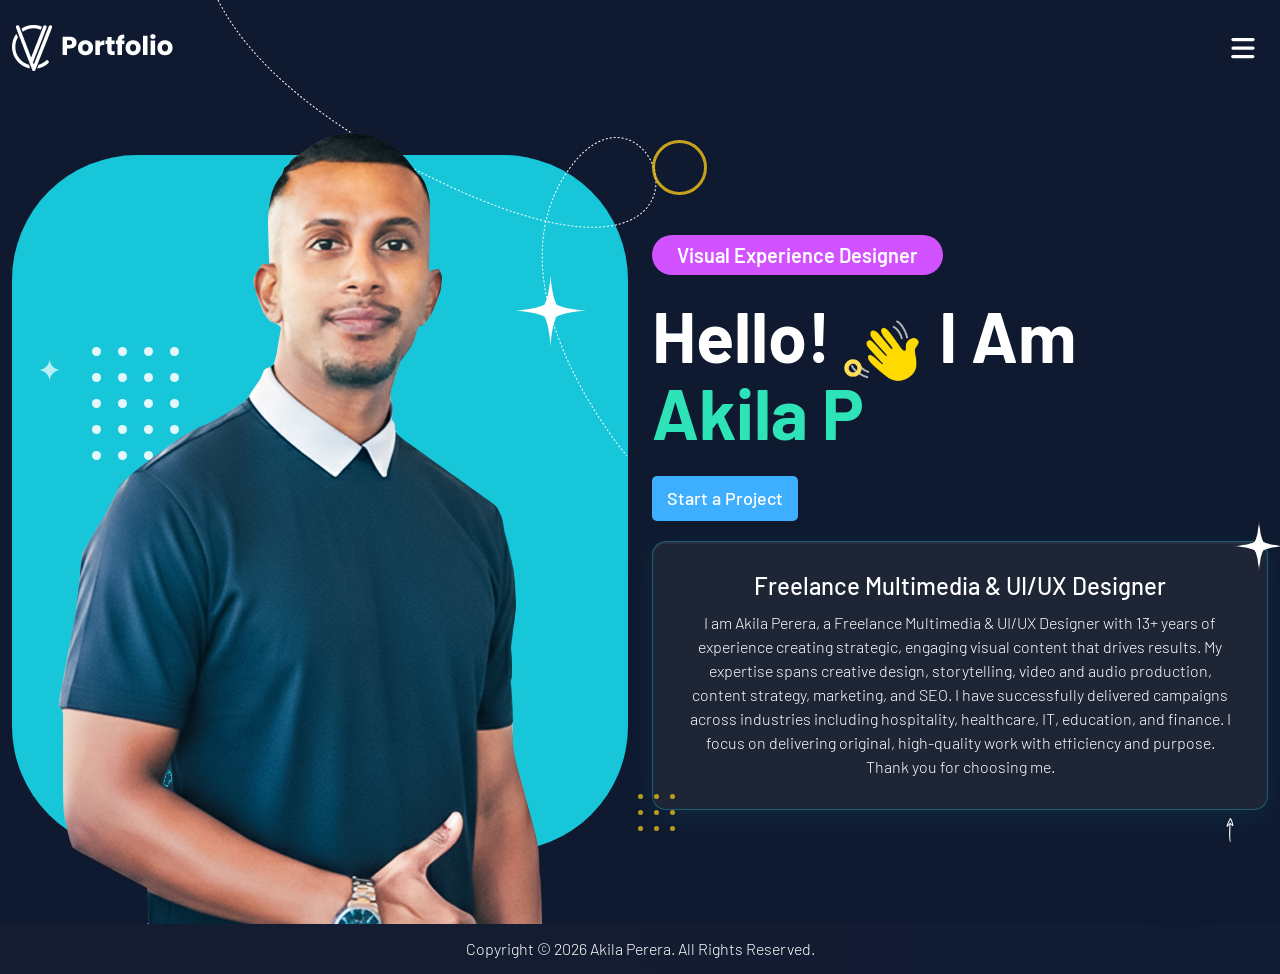
==== commit a7201c7c: "changes" ====
--- a/Akila_Porfolio Website Revamp/Index.html
+++ b/Akila_Porfolio Website Revamp/Index.html
@@ -213,6 +213,7 @@
 
                 <!-- Info box — h4 original tag -->
                 <div class="cv_banner_box">
+                  <img src="assets/images/bnr-star.png" class="cv_banner_box_star" alt="" aria-hidden="true">
                   <h4>Freelance Multimedia &amp; UI/UX Designer</h4>
                   <p>I am Akila Perera, a Freelance Multimedia &amp; UI/UX Designer with 13+ years of experience
                      creating strategic, engaging visual content that drives results. My expertise spans creative
--- a/Akila_Porfolio Website Revamp/assets/css/style.css
+++ b/Akila_Porfolio Website Revamp/assets/css/style.css
@@ -726,11 +726,12 @@
 }
 
 .cv_banner_box {
-    border-radius: 10px;
-    background-color: rgb(15 25 47 / 88%);
-    border: 1px solid rgb(255 255 255 / 12%);
+    border-radius: 14px;
+    background: #1e2535;
+    border: 1px solid rgba(24, 198, 218, 0.35);
+    box-shadow: 0 6px 32px rgba(24, 198, 218, 0.10), 0 1.5px 0 rgba(255,255,255,0.07) inset;
     padding: 30px;
-    backdrop-filter: blur(10px);
+    backdrop-filter: blur(12px);
     text-align: center;
     position: relative;
     overflow: visible;
@@ -742,15 +743,14 @@
     text-align: center;
 }
 
-.cv_banner_box::after {
-    content: "✦";
-    position: absolute;
-    top: -30px;
-    right: -20px;
-    font-size: 52px;
-    color: #ffffff;
+.cv_banner_box_star {
+    position: absolute;
+    top: -22px;
+    right: -18px;
+    width: 52px;
+    height: auto;
     pointer-events: none;
-    z-index: -1;
+    z-index: 2;
     animation: float_star 3.5s ease-in-out infinite alternate;
 }
 
@@ -1266,9 +1266,9 @@
     backdrop-filter: blur(3.5px);
     padding: 5px 25px 45px;
     transition: all 0.5s;
-    cursor: pointer; 
-    position: relative;
-    overflow: visible;
+    cursor: pointer;
+    position: relative;
+    overflow: hidden;
 }
 
 .cv_edu_box.box-1 {
@@ -1303,6 +1303,7 @@
     transform: scale(0);
     transition: all 0.5s;
     transform-origin: top left;
+    border-radius: inherit;
 }
 
 .cv_edu_box:hover::before{
--- a/Akila_Porfolio Website Revamp/assets/css/responsive.css
+++ b/Akila_Porfolio Website Revamp/assets/css/responsive.css
@@ -342,6 +342,25 @@
 }
 
 @media (max-width:575.98px) {
+
+	.cv_banner_text {
+		text-align: center;
+	}
+
+	.cv_banner_text .cv_btn {
+		margin: 15px auto 25px;
+		display: flex;
+	}
+
+	.cv_banner_box {
+		margin-left: auto;
+		margin-right: auto;
+		text-align: center;
+	}
+
+	.cv_footer_text {
+		text-align: center;
+	}
 
 	.cv_banner_img .bnr-sqr {
 		display: none;
@@ -565,6 +584,13 @@
 		padding: 15px 15px 30px;
 	}
 
+	.cv_edu_box.box-1,
+	.cv_edu_box.box-2,
+	.cv_edu_box.box-3,
+	.cv_edu_box.box-4 {
+		border-radius: 11px !important;
+	}
+
 	/* Fix: Skill card percentage text splitting onto two lines */
 	.cv_skill_text {
 		align-items: center;
@@ -609,7 +635,7 @@
 	.cv_project_img {
 		margin-bottom: -38px !important;
 		padding: 0 10% !important;
-		border-radius: 0 !important;
+		border-radius: 14px !important;
 		position: relative;
 		z-index: 2;
 		transform: none !important;
@@ -620,29 +646,36 @@
 		max-height: 190px;
 		width: 100%;
 		object-fit: cover;
-		border-radius: 0 !important;
+		border-radius: 14px !important;
 		display: block;
 	}
 
 	.cv_project_text {
 		padding: 52px 18px 18px !important;
 		margin: 0 3% !important;
-		background: linear-gradient(180deg, rgba(255,255,255,0.08) 0%, rgba(255,255,255,0.03) 100%) !important;
-		background-image: none !important;
+		background: linear-gradient(180deg, rgba(255,255,255,0.06) 0%, rgba(255,255,255,0.02) 100%) !important;
 		border: 1px solid rgba(255,255,255,0.08) !important;
 		border-radius: 12px !important;
 		backdrop-filter: none !important;
 		text-align: center;
 		position: relative;
 		z-index: 1;
+		overflow: hidden !important;
 	}
 
 	.cv_project_text::before {
-		display: none !important;
+		display: block !important;
+		background: linear-gradient(135deg, rgba(62,174,255,0.28) 0%, rgba(24,198,218,0.10) 100%) !important;
+		z-index: 1 !important;
+		transform: scale(0) !important;
+		transform-origin: top left !important;
+		transition: transform 0.55s ease !important;
 	}
 
 	.cv_project_heading {
 		justify-content: center !important;
+		position: relative;
+		z-index: 2;
 	}
 
 	.cv_project_heading span {
@@ -651,6 +684,11 @@
 
 	.cv_project_heading p {
 		color: var(--cv-primary-color) !important;
+	}
+
+	.cv_project_title {
+		position: relative;
+		z-index: 2;
 	}
 
 	.cv_project_title p {
@@ -659,6 +697,22 @@
 		white-space: normal !important;
 		overflow: visible !important;
 		text-overflow: unset !important;
+	}
+
+	.cv_project_box {
+		transition: transform 0.3s ease;
+	}
+
+	.cv_project_box:hover {
+		transform: translateY(-6px);
+	}
+
+	.cv_project_box:hover .cv_project_img img {
+		filter: brightness(1.12);
+	}
+
+	.cv_project_box:hover .cv_project_text::before {
+		transform: scale(1) !important;
 	}
 }
 
@@ -693,13 +747,21 @@
 	}
 
 	.cv_project_box:hover {
-		transform: translateY(-3px);
+		transform: translateY(-6px);
+	}
+
+	.cv_project_box:hover .cv_project_img img {
+		filter: brightness(1.12);
+	}
+
+	.cv_project_box:hover .cv_project_text::before {
+		transform: scale(1) !important;
 	}
 
 	.cv_project_img {
 		margin-bottom: -38px !important;
 		padding: 0 10% !important;
-		border-radius: 0 !important;
+		border-radius: 14px !important;
 		position: relative;
 		z-index: 2;
 		width: 100%;
@@ -711,12 +773,12 @@
 		max-height: 210px;
 		object-fit: cover;
 		display: block;
-		border-radius: 0 !important;
+		border-radius: 14px !important;
 	}
 
 	.cv_project_text {
 		border-radius: 12px !important;
-		background: linear-gradient(180deg, rgba(255,255,255,0.08) 0%, rgba(255,255,255,0.03) 100%) !important;
+		background: linear-gradient(180deg, rgba(255,255,255,0.06) 0%, rgba(255,255,255,0.02) 100%) !important;
 		border: 1px solid rgba(255,255,255,0.08) !important;
 		padding: 52px 18px 20px !important;
 		margin: 0 3% !important;
@@ -724,10 +786,22 @@
 		text-align: center;
 		position: relative;
 		z-index: 1;
+		overflow: hidden !important;
 	}
 
 	.cv_project_text::before {
-		display: none !important;
+		display: block !important;
+		background: linear-gradient(135deg, rgba(62,174,255,0.28) 0%, rgba(24,198,218,0.10) 100%) !important;
+		z-index: 1 !important;
+		transform: scale(0) !important;
+		transform-origin: top left !important;
+		transition: transform 0.55s ease !important;
+	}
+
+	.cv_project_heading,
+	.cv_project_title {
+		position: relative;
+		z-index: 2;
 	}
 
 	.cv_project_content {
@@ -750,6 +824,11 @@
 	.cv_project_title p {
 		color: #ffffff !important;
 	}
+}
+
+/* Project card — image transition (shared) */
+.cv_project_img img {
+	transition: filter 0.3s ease;
 }
 
 /* Project card text styles — shared */
@@ -901,7 +980,7 @@
 	/* Info box — show on mobile */
 	.cv_banner_box {
 		display: block !important;
-		margin-top: 100px;
+		margin: 40px auto 20px;
 		padding: 20px 18px 24px;
 	}
 
@@ -910,6 +989,11 @@
 		display: none !important;
 	}
 
+	/* Pink ring — hidden on mobile */
+	.cv_pink_ring {
+		display: none !important;
+	}
+
 	/* Yellow dot grid — show inside box */
 	.bnr-yellow-dots {
 		display: block !important;
@@ -917,3 +1001,62 @@
 
 }
 
+/* ===== What I Do — enhanced hover ===== */
+.cv_do_box {
+	transition: transform 0.35s ease, box-shadow 0.35s ease !important;
+}
+
+.cv_do_box:hover {
+	transform: translateY(-5px) !important;
+	box-shadow: 0 0 0 1.5px var(--cv-primary-color), 0 10px 32px rgba(24, 198, 218, 0.22) !important;
+}
+
+/* ===== Latest Projects — diagonal fill sweep (top-left → bottom-right) on hover ===== */
+.cv_project_box {
+	cursor: pointer;
+	transition: transform 0.3s ease !important;
+}
+
+.cv_project_text {
+	overflow: hidden !important;
+}
+
+.cv_project_text::before {
+	display: block !important;
+	background: linear-gradient(135deg, rgba(62,174,255,0.28) 0%, rgba(24,198,218,0.10) 100%) !important;
+	z-index: 1 !important;
+	transform: scale(0) !important;
+	transform-origin: top left !important;
+	transition: transform 0.55s ease !important;
+}
+
+.cv_project_heading,
+.cv_project_title {
+	position: relative;
+	z-index: 2;
+}
+
+.cv_project_box:hover {
+	transform: translateY(-6px) !important;
+}
+
+.cv_project_box:hover .cv_project_text::before {
+	transform: scale(1) !important;
+}
+
+/* ===== Pink ring — hidden on all screen sizes ===== */
+.cv_pink_ring {
+	display: none !important;
+}
+
+/* ===== Index — hide floating text stars on all screen sizes ===== */
+.bnr-fs-2,
+.bnr-fs-3,
+.bnr-fs-4,
+.bnr-fs-5 {
+	display: none !important;
+}
+
+.cv_banner_wrapper::after {
+	display: none !important;
+}
